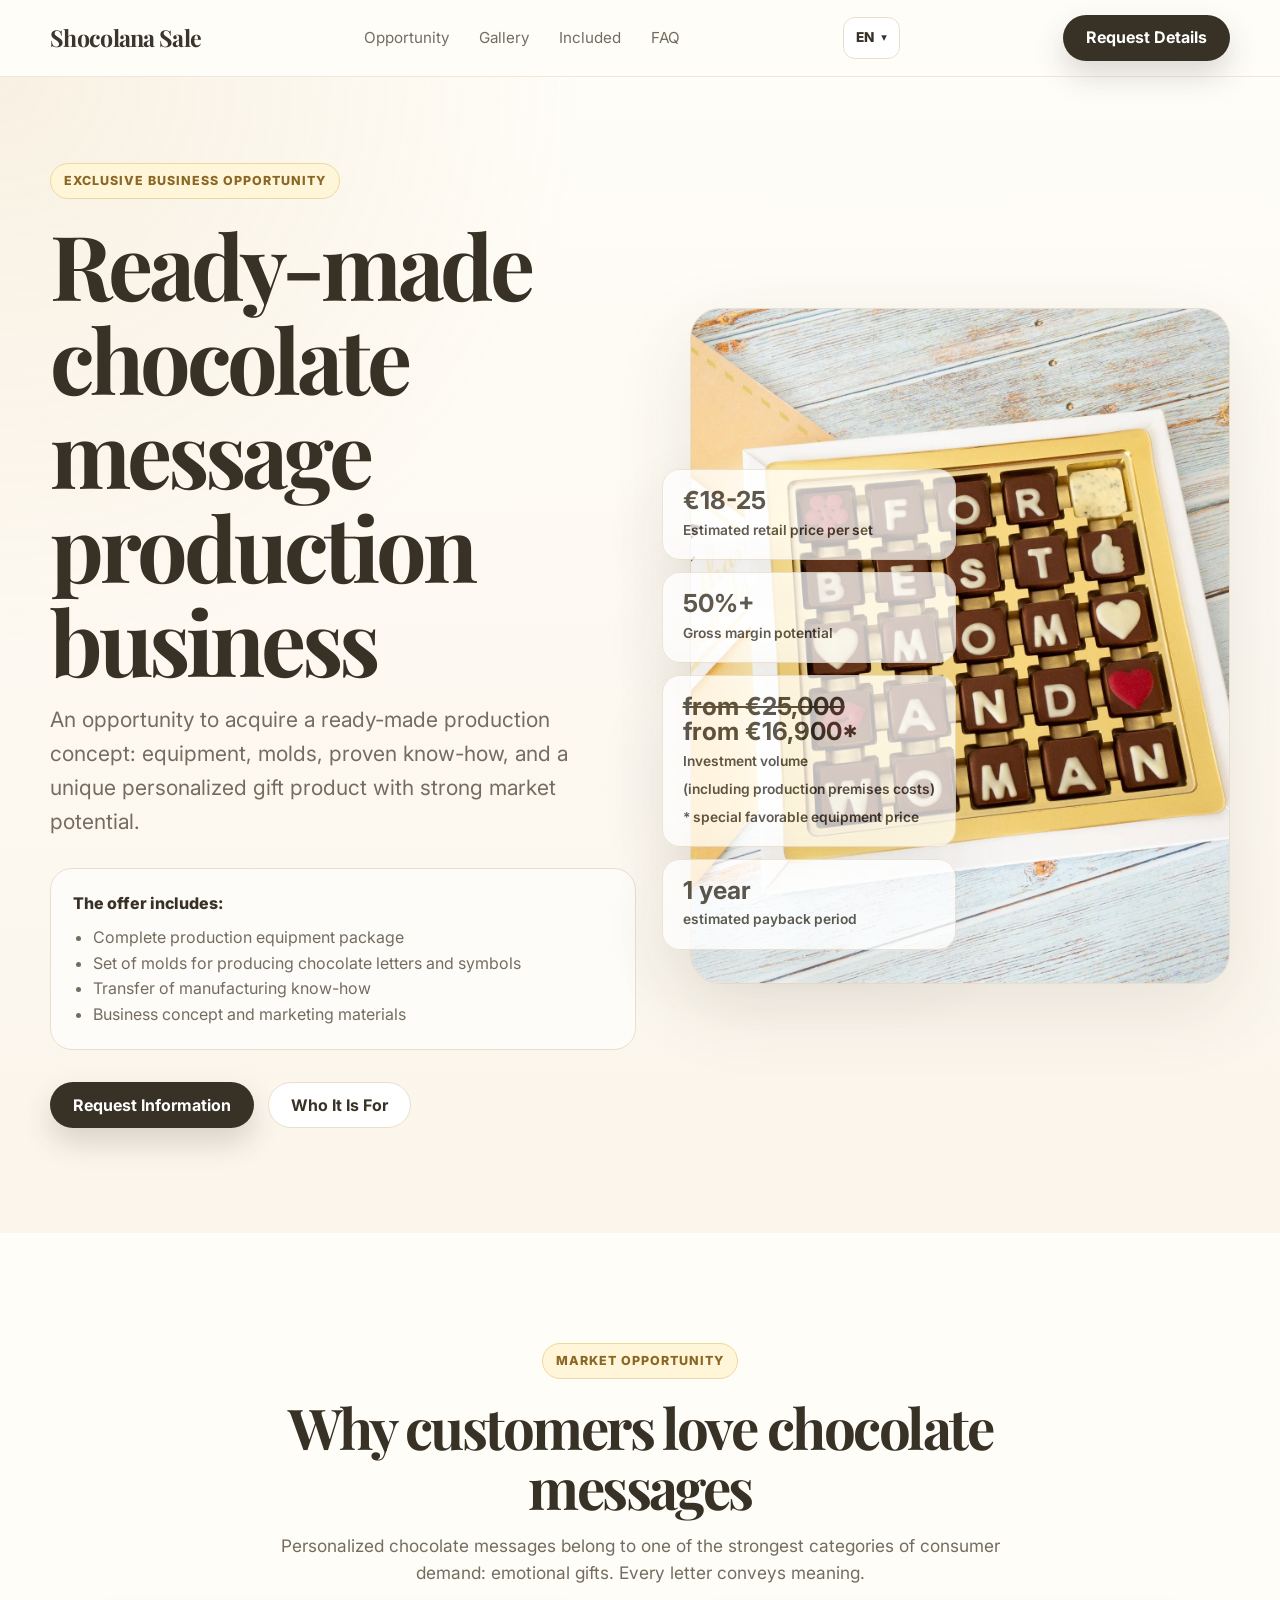
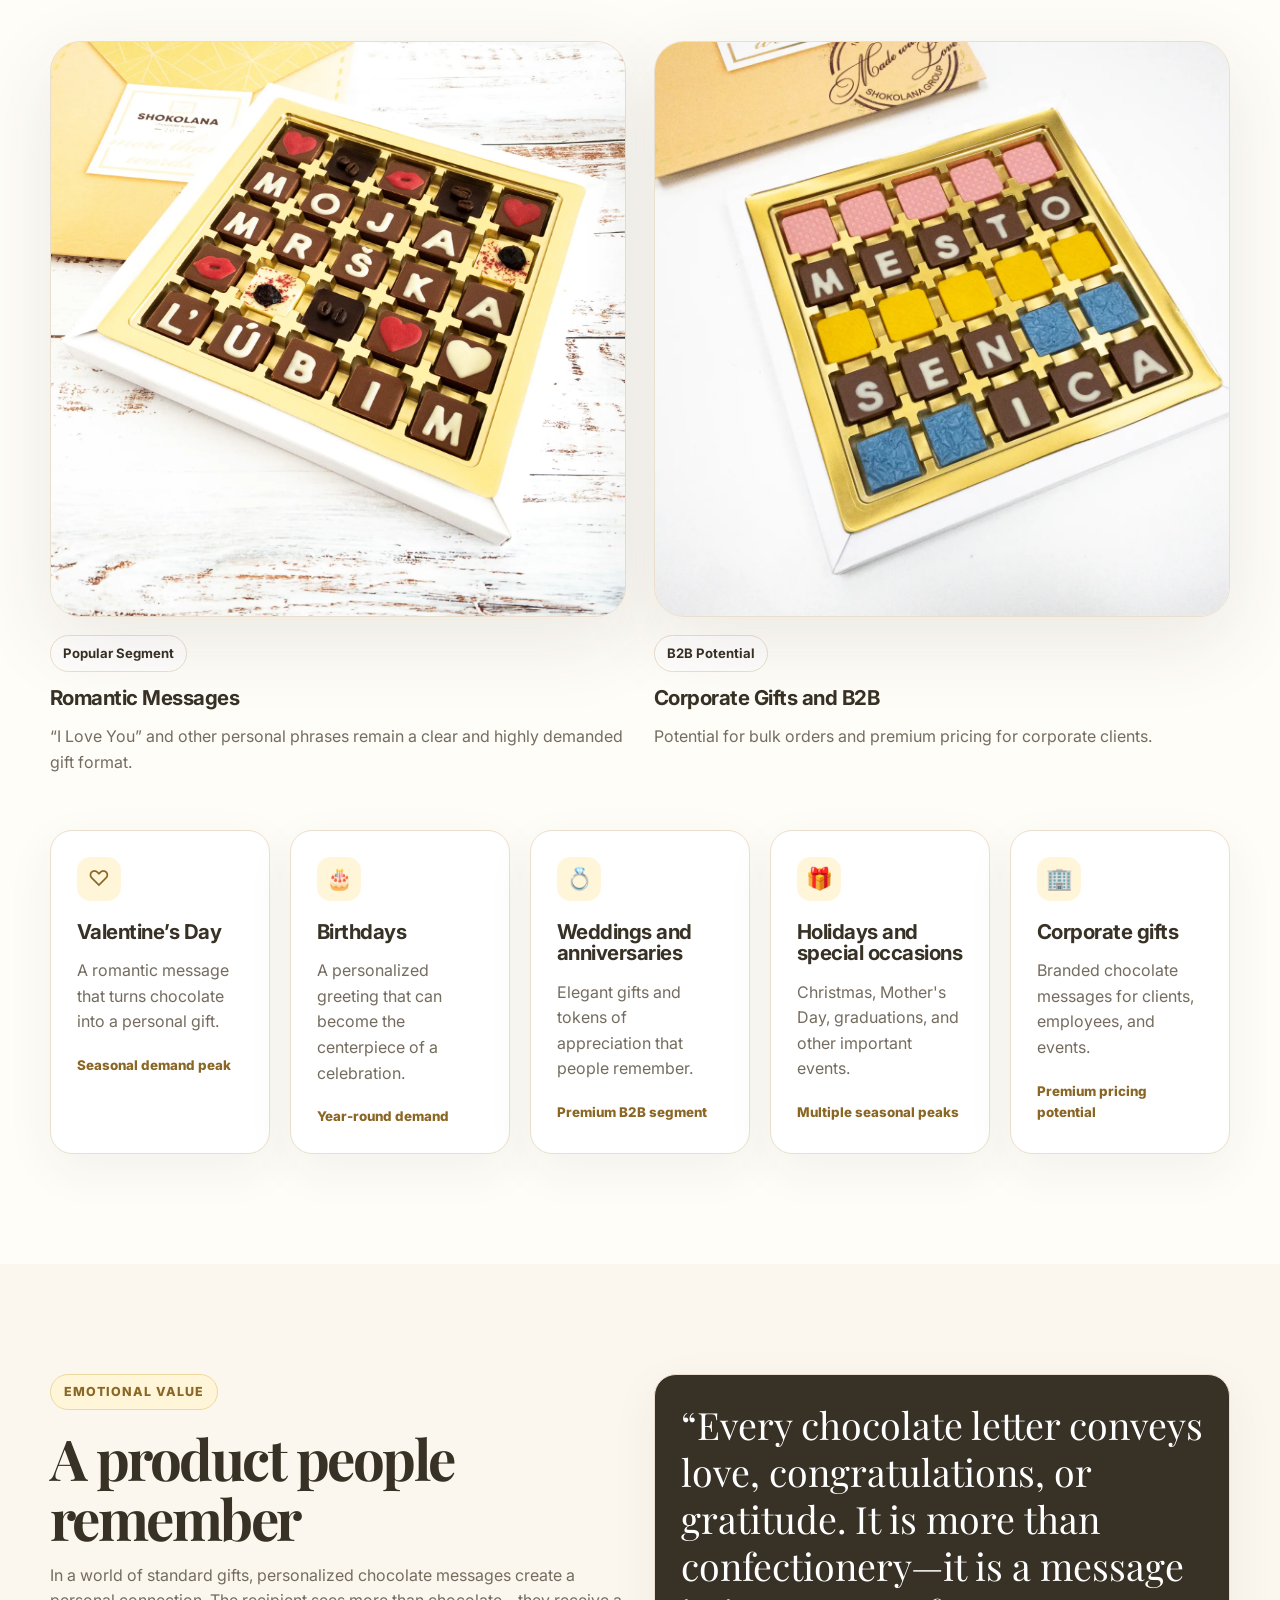
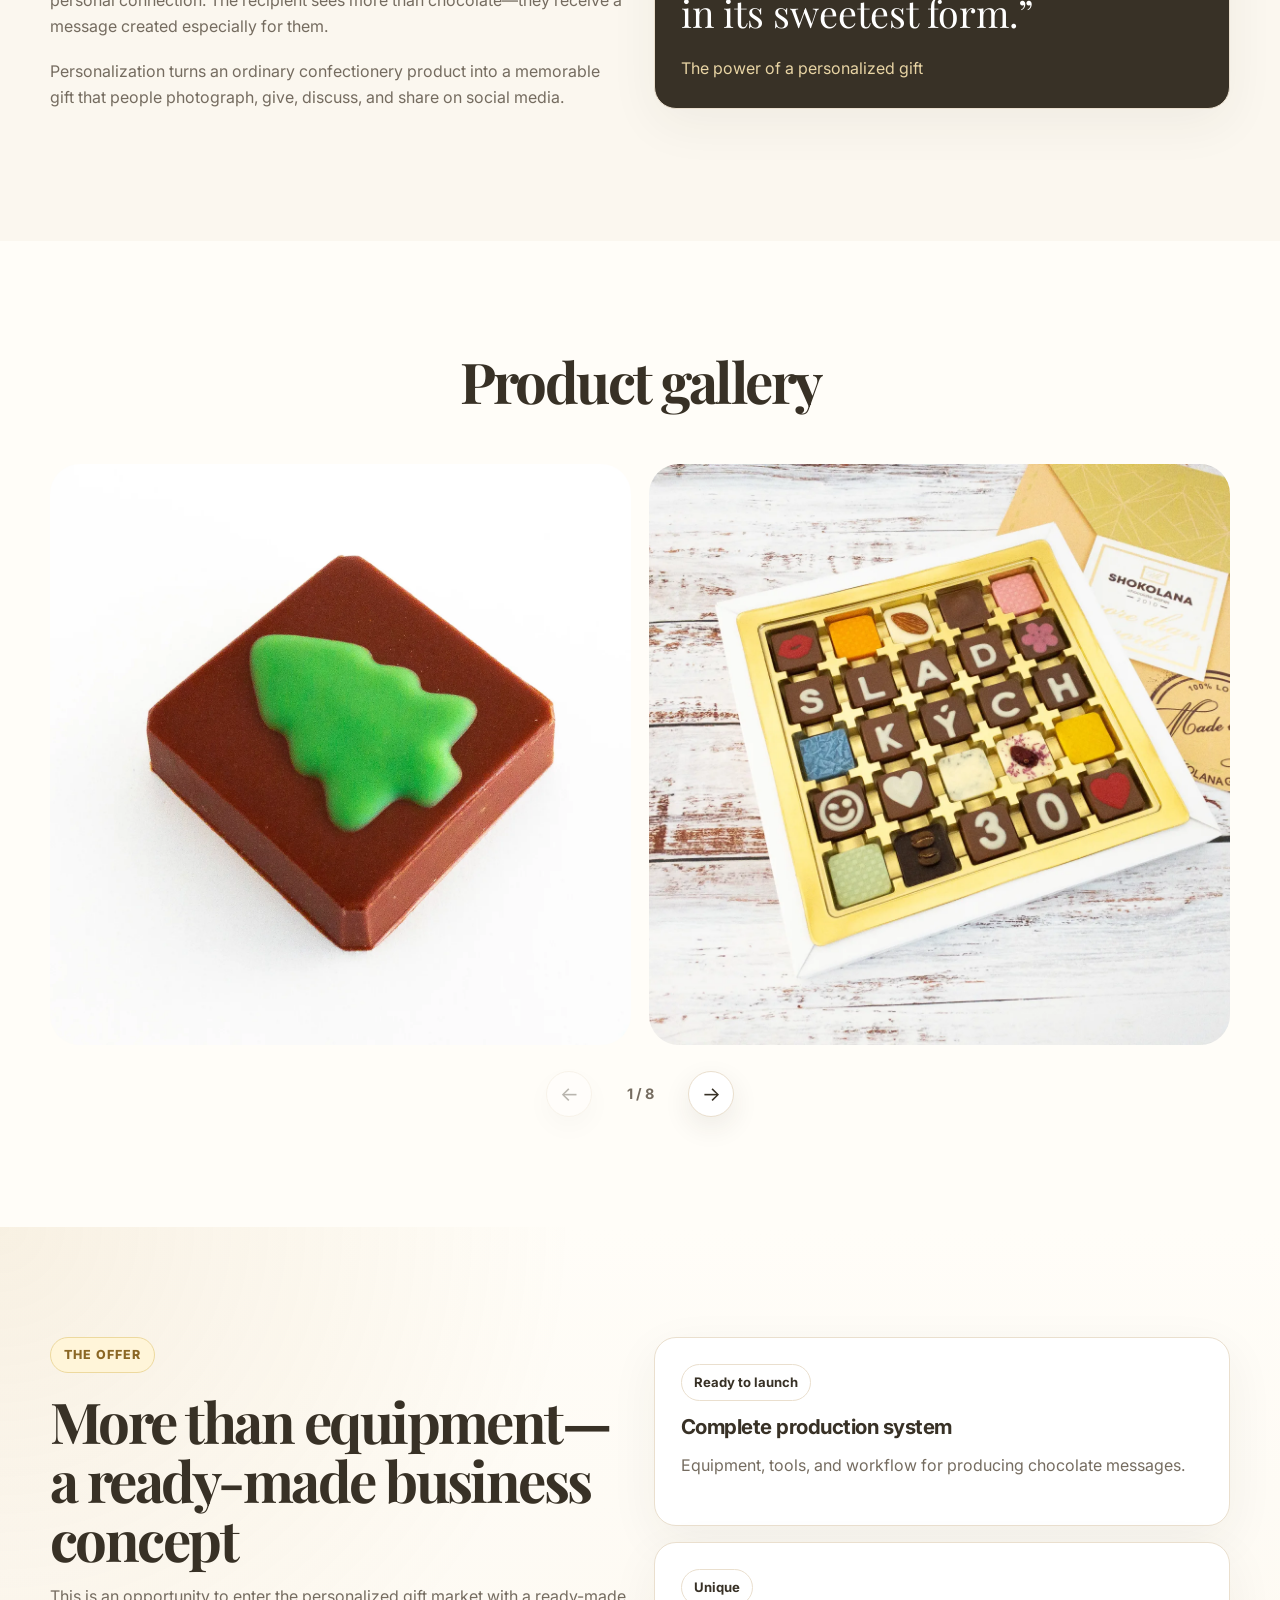
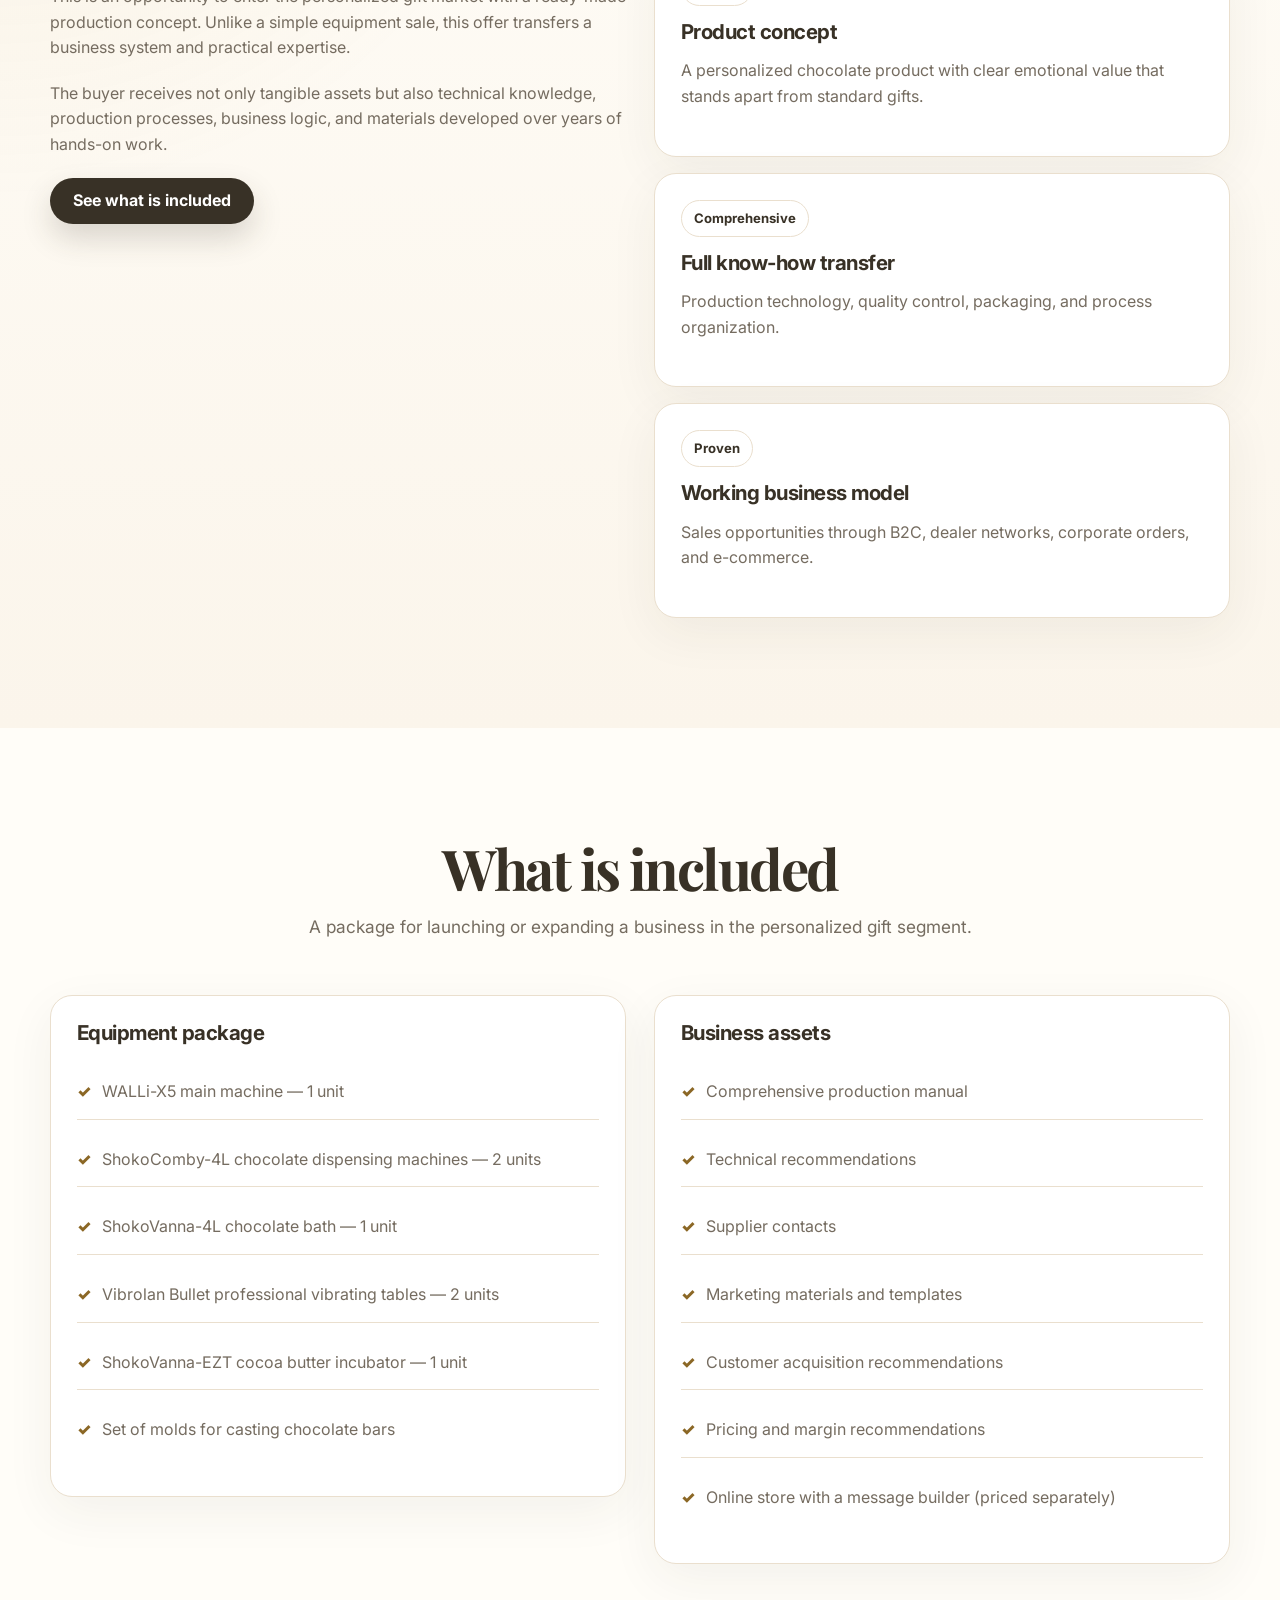
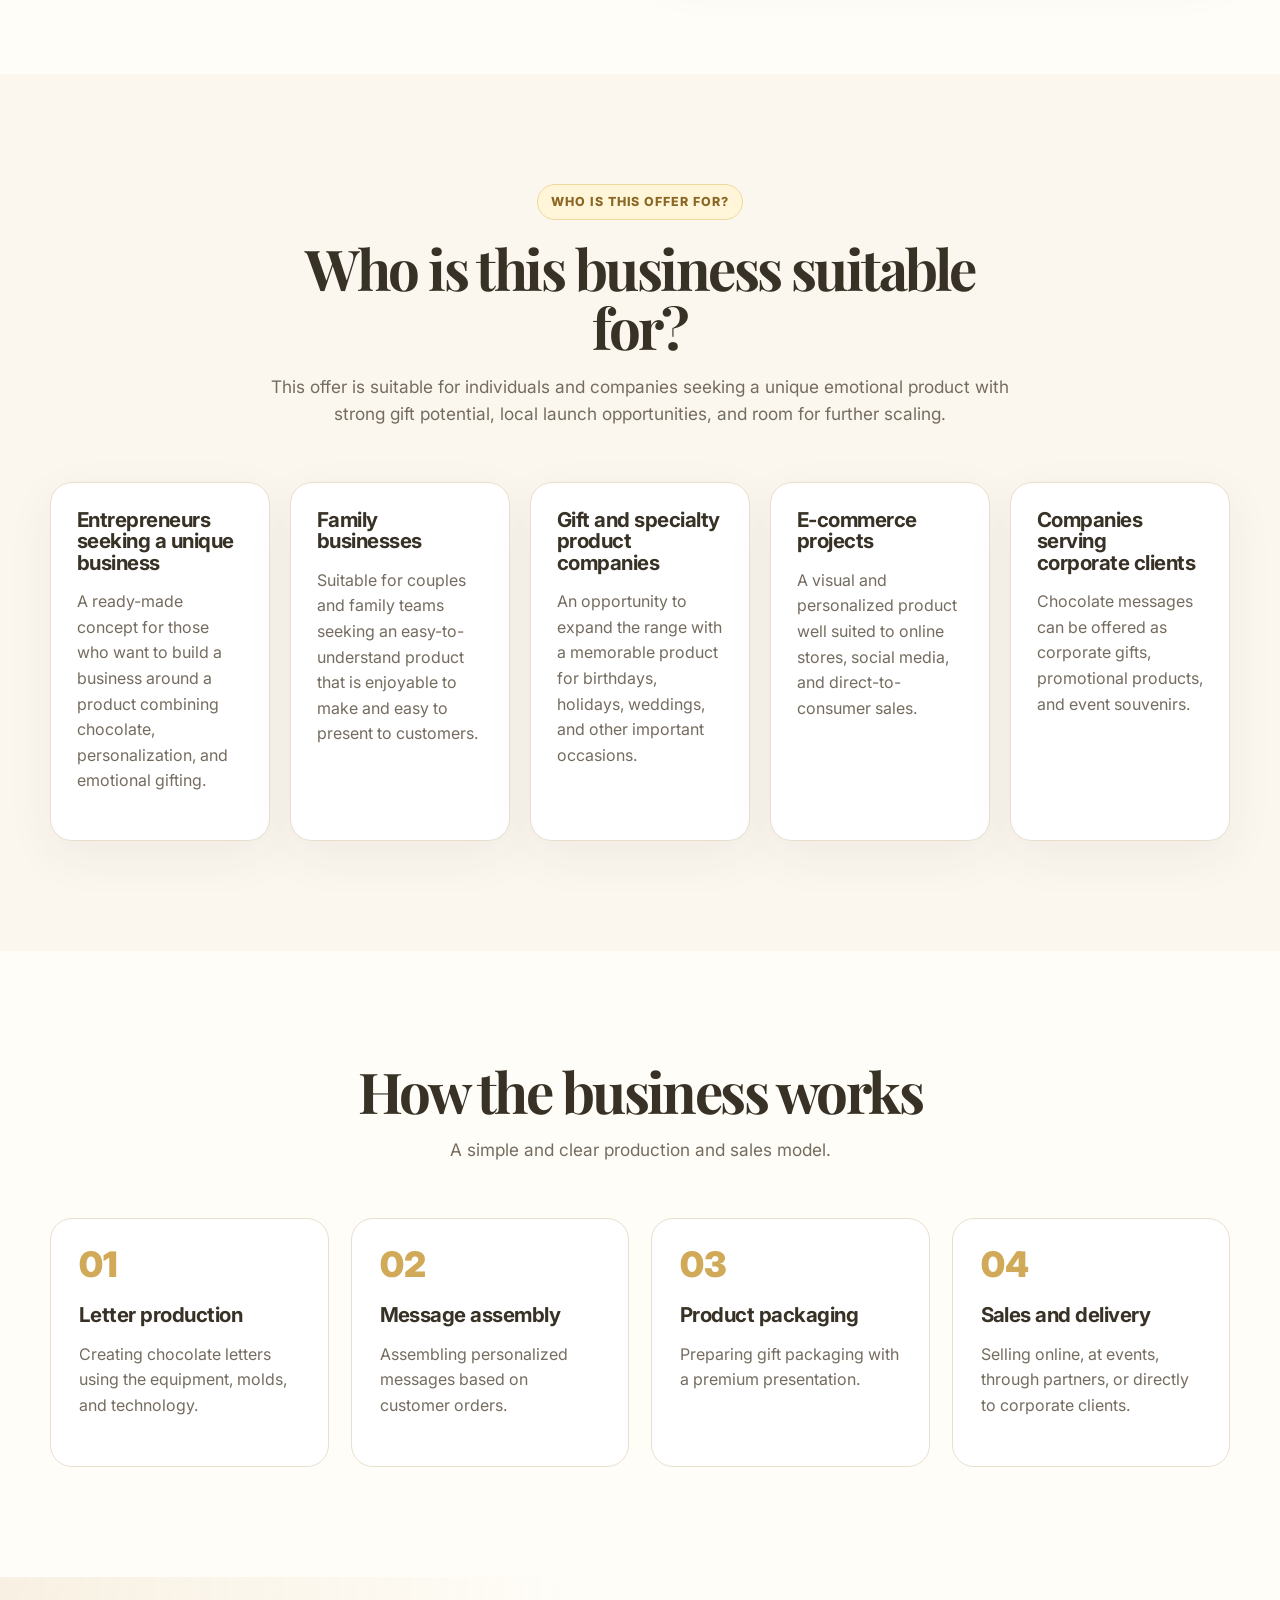
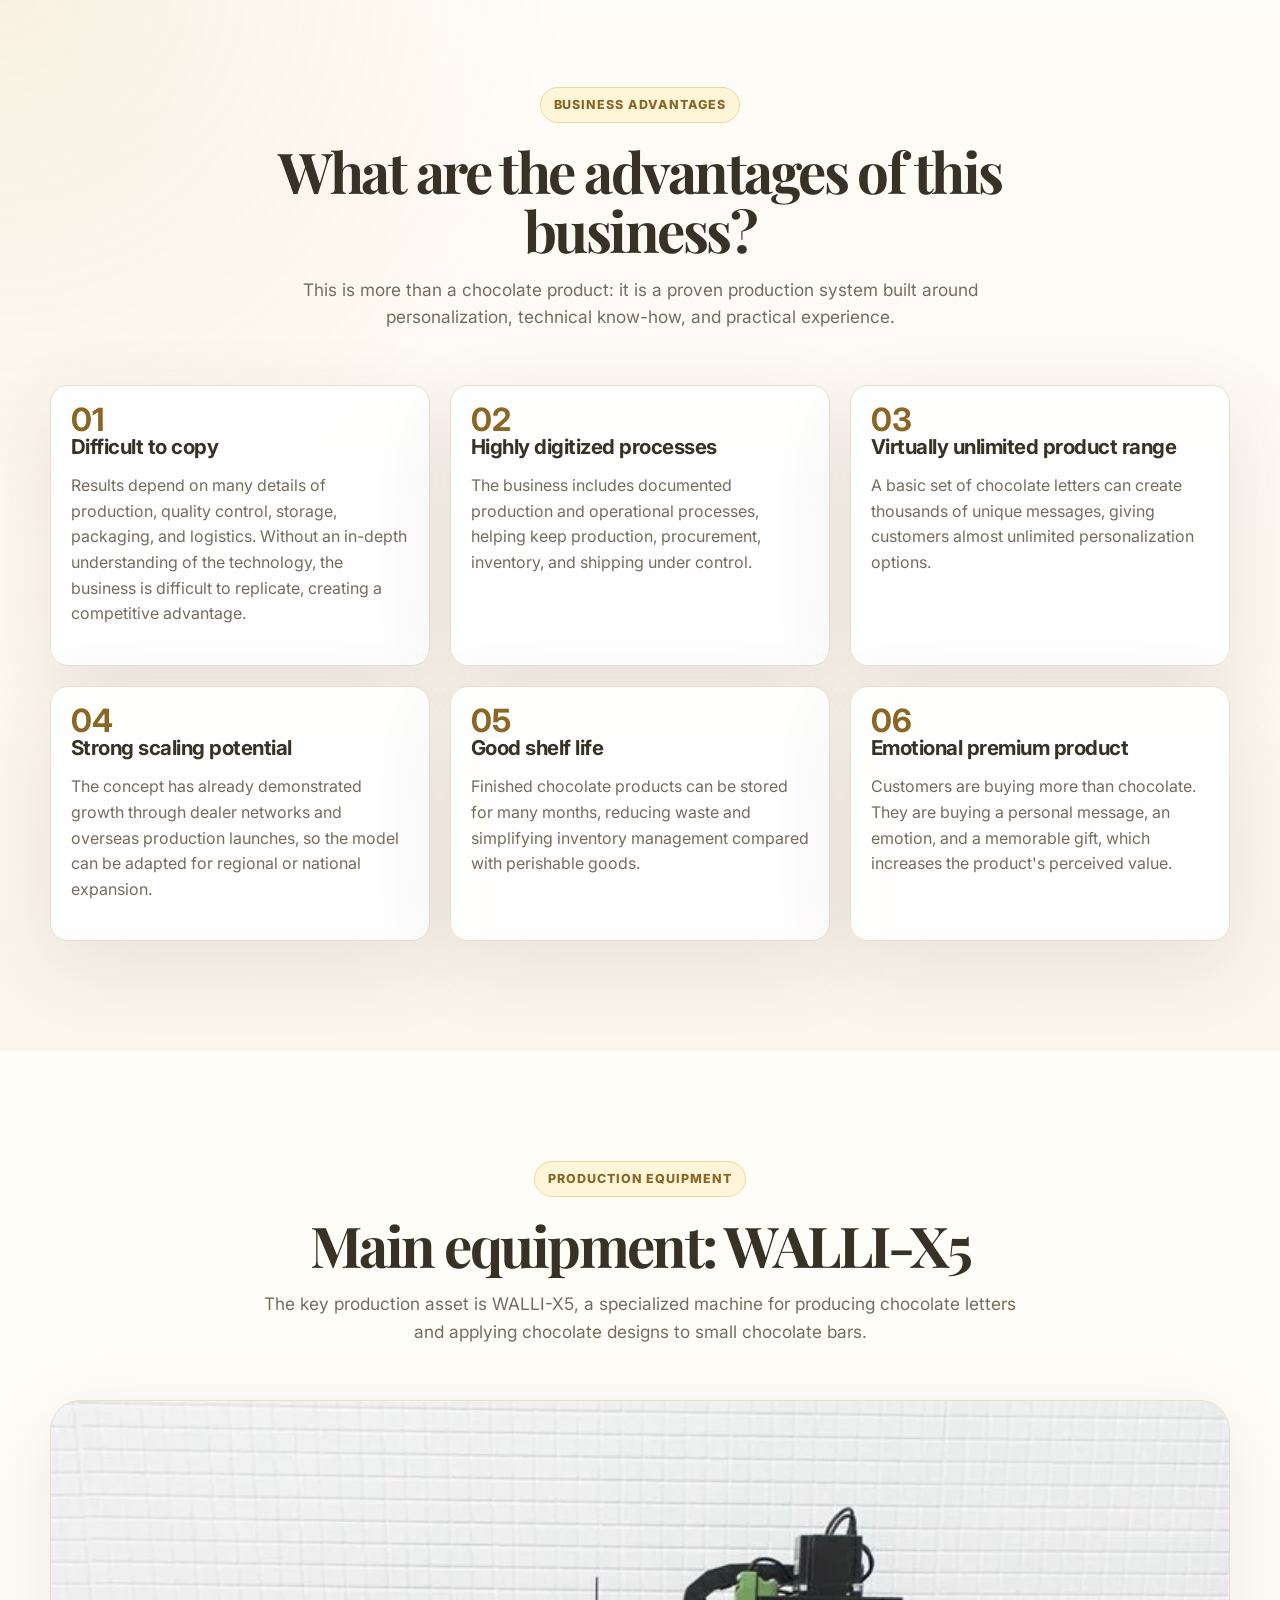
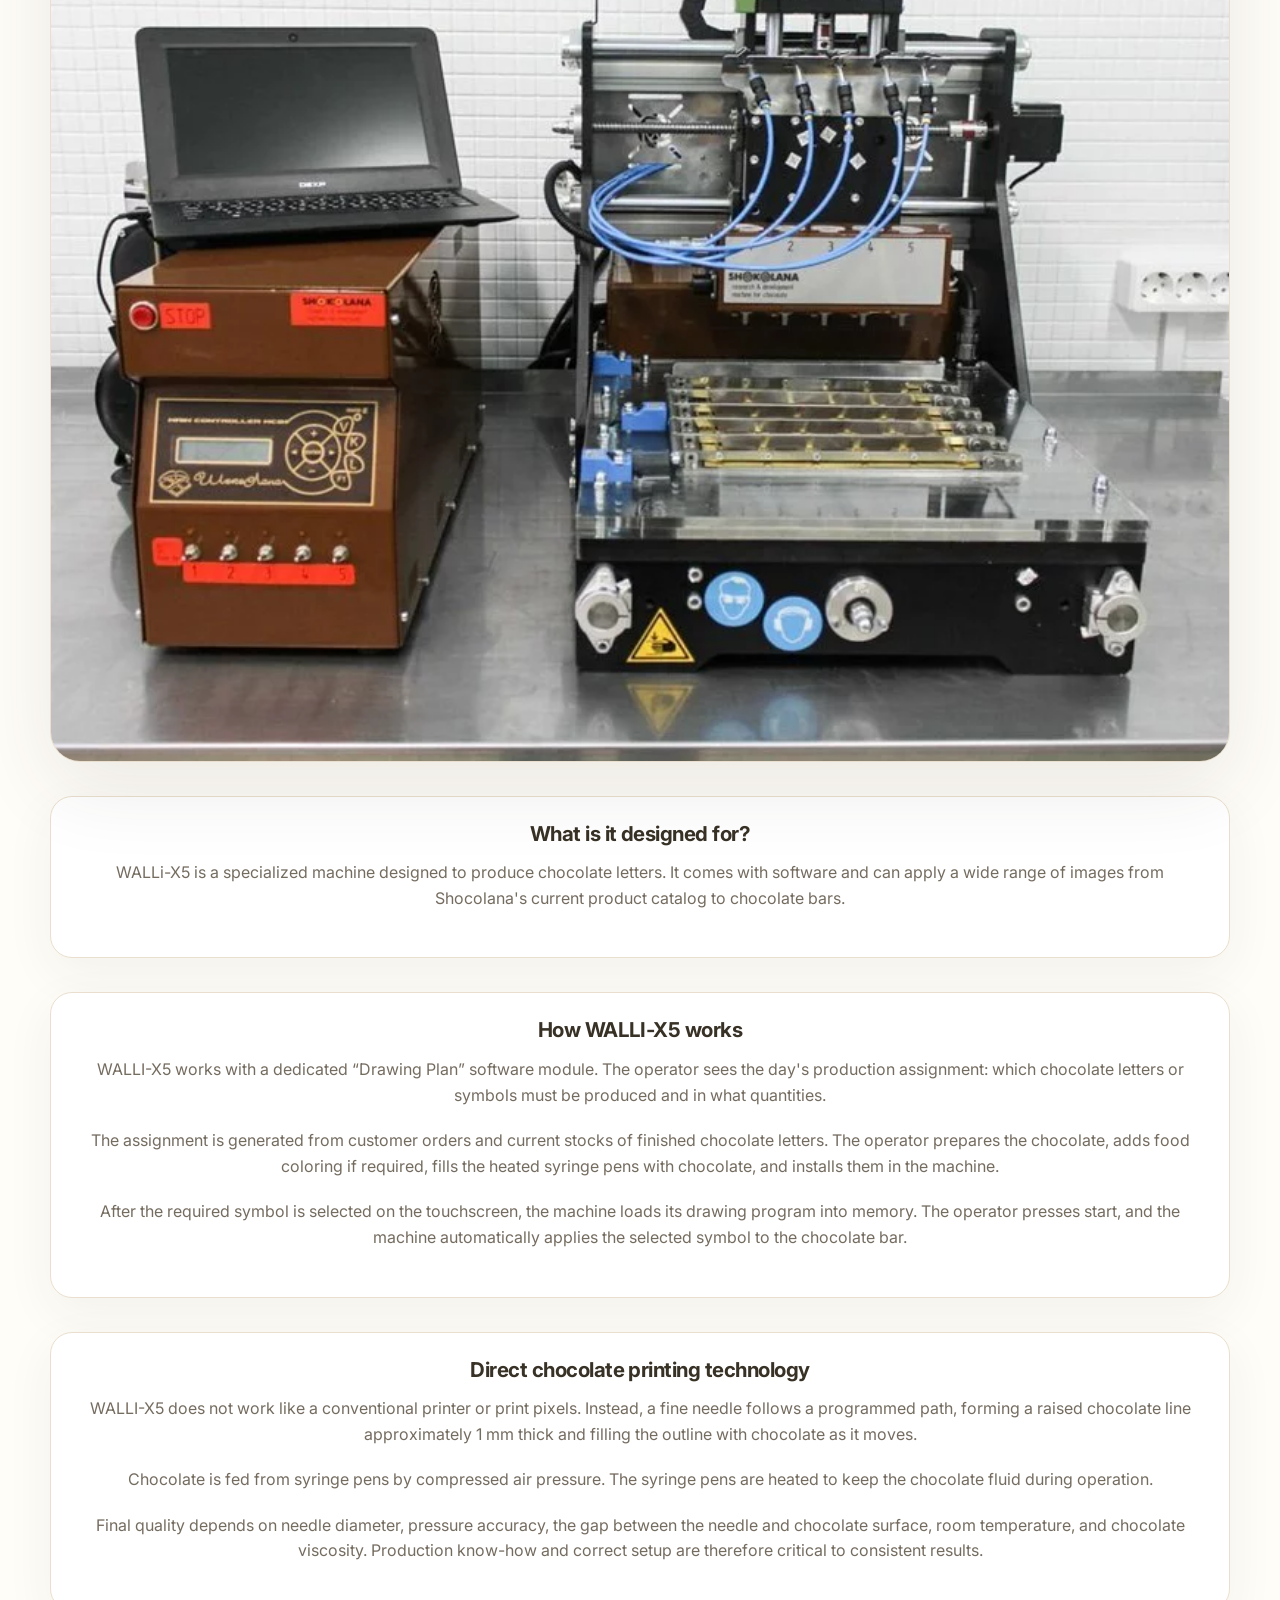
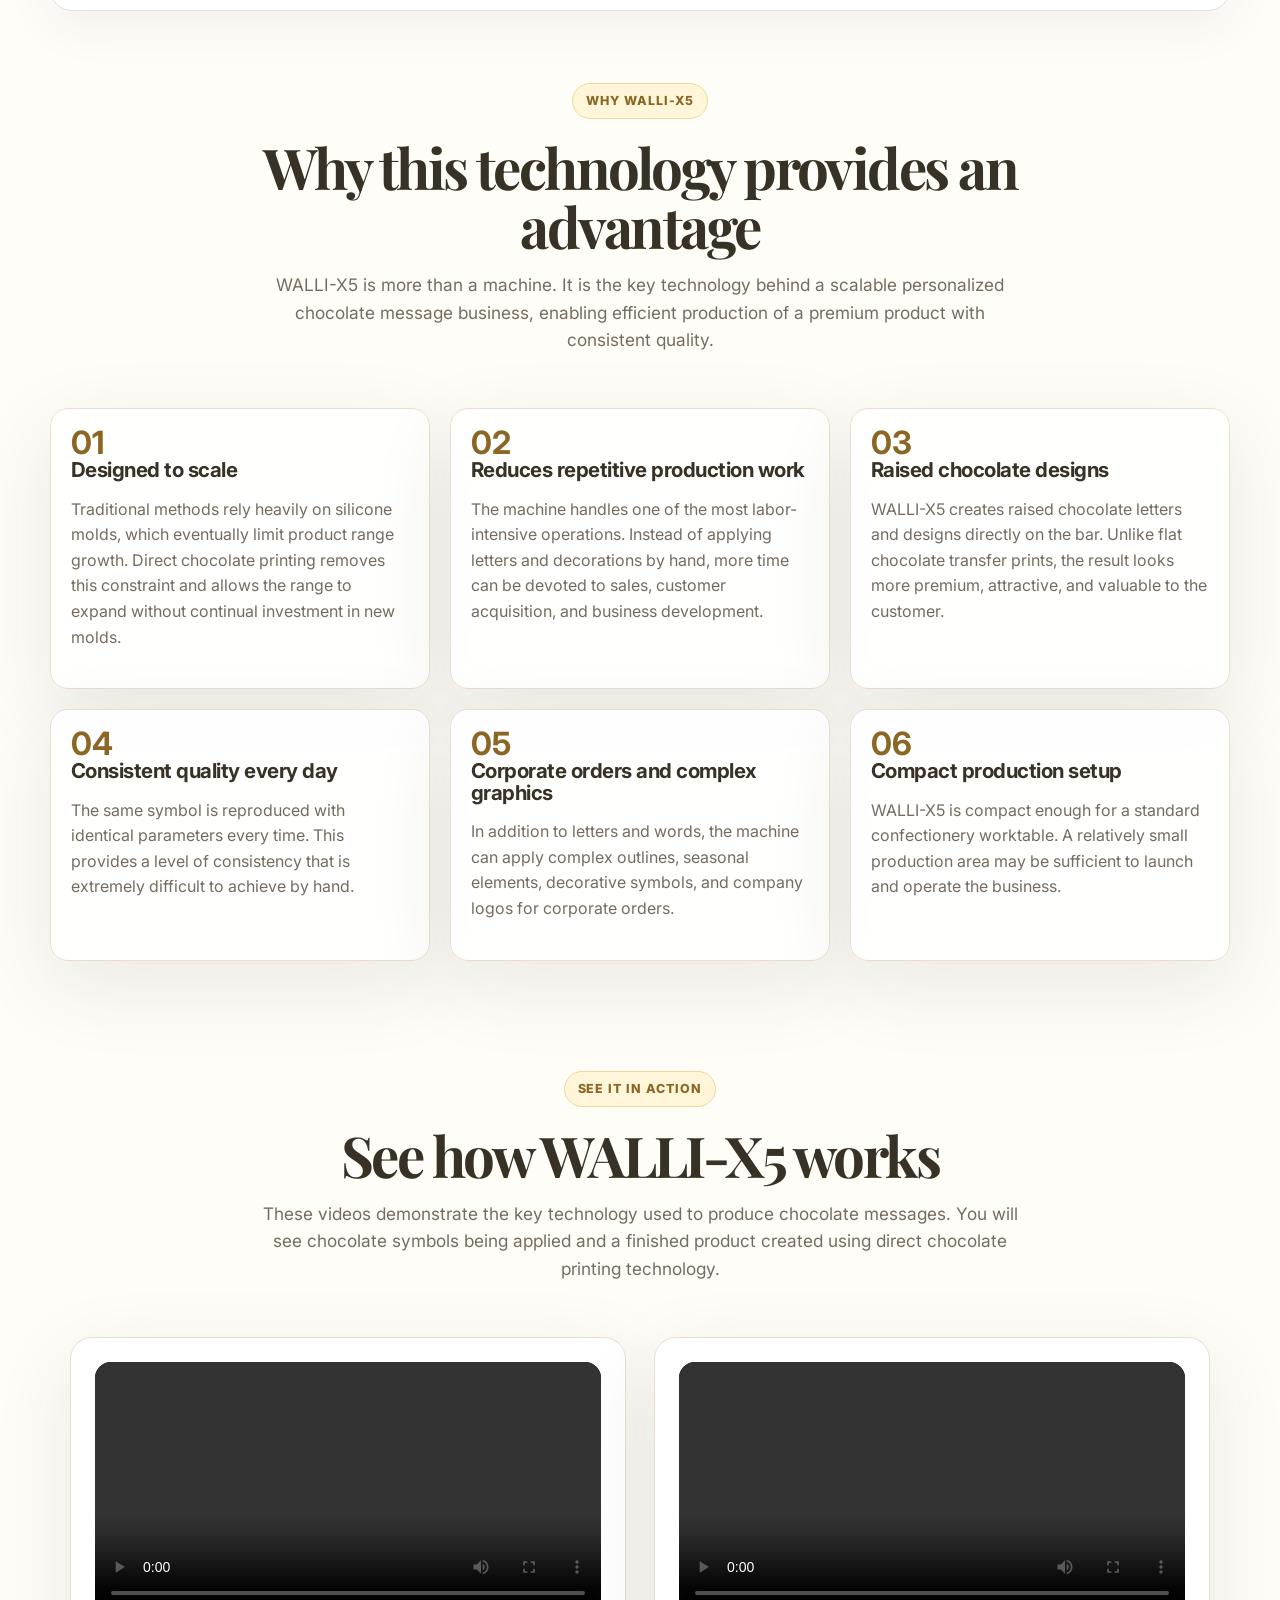
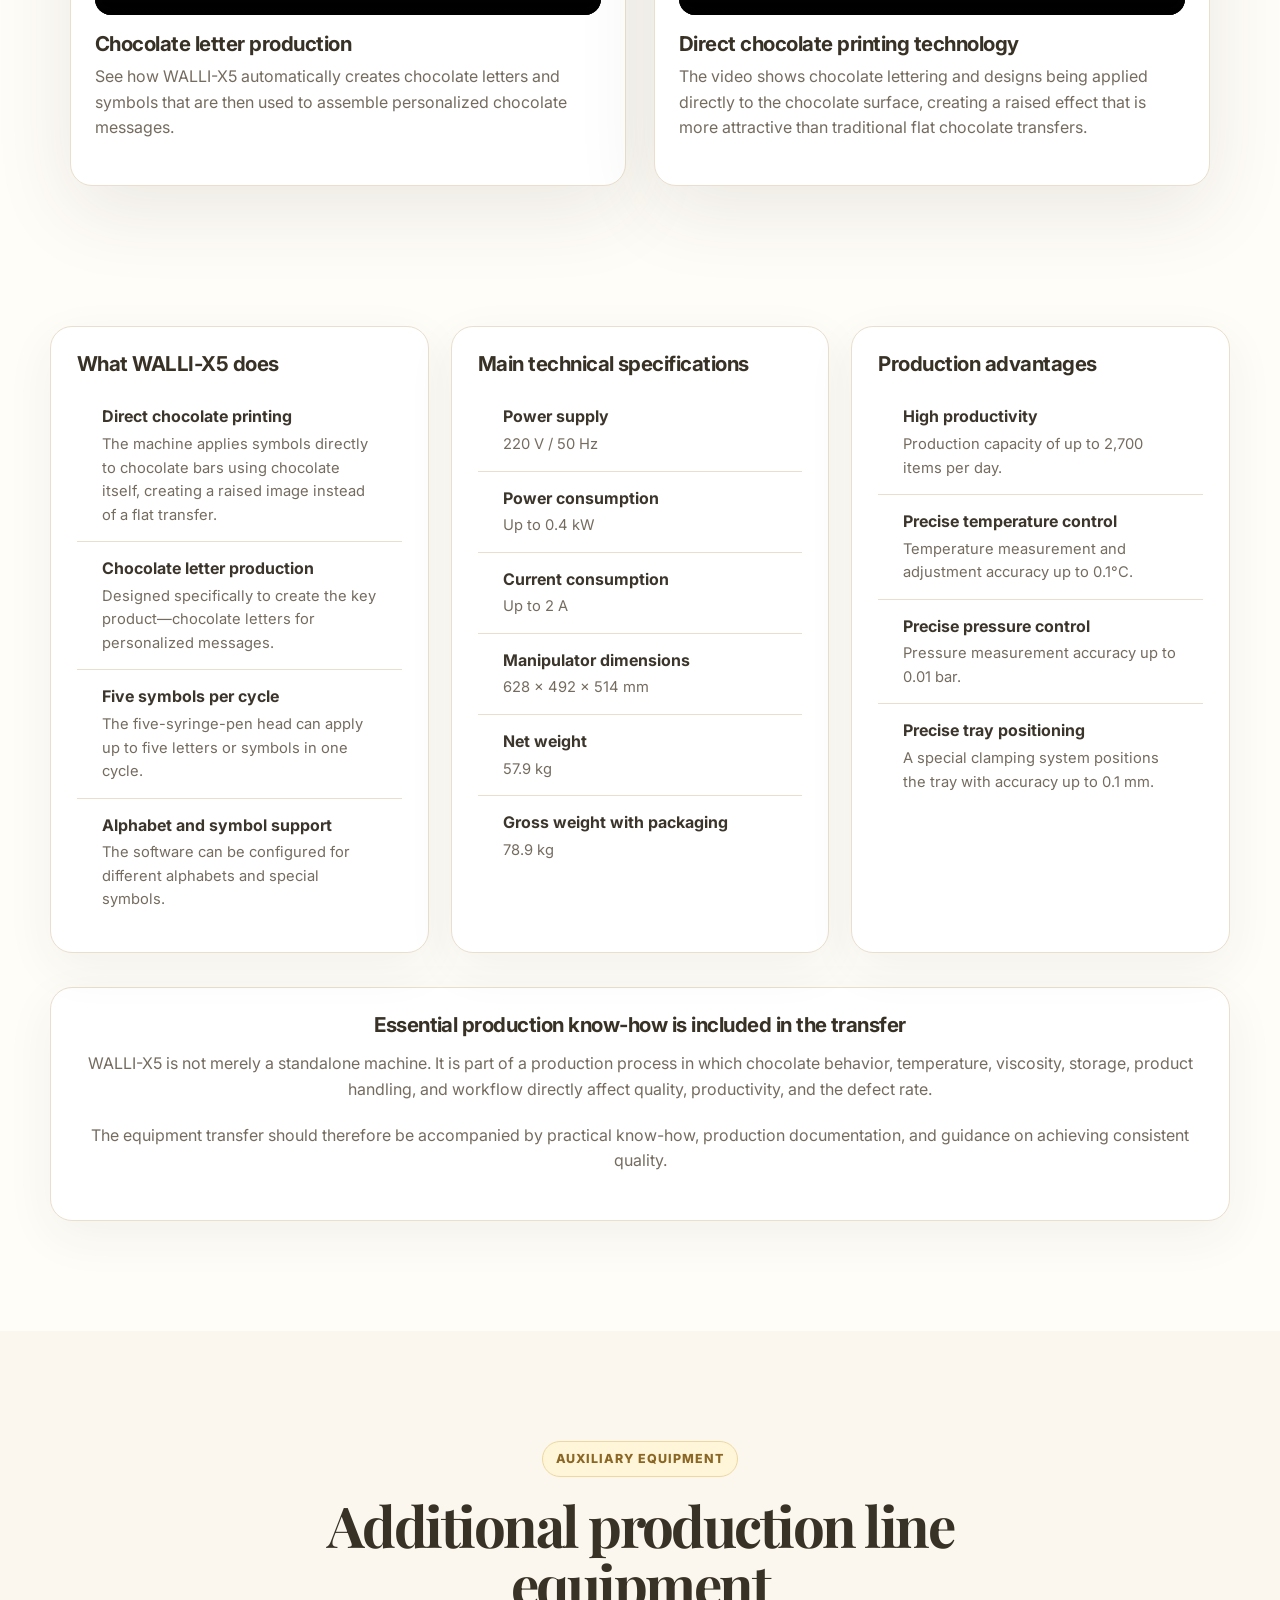
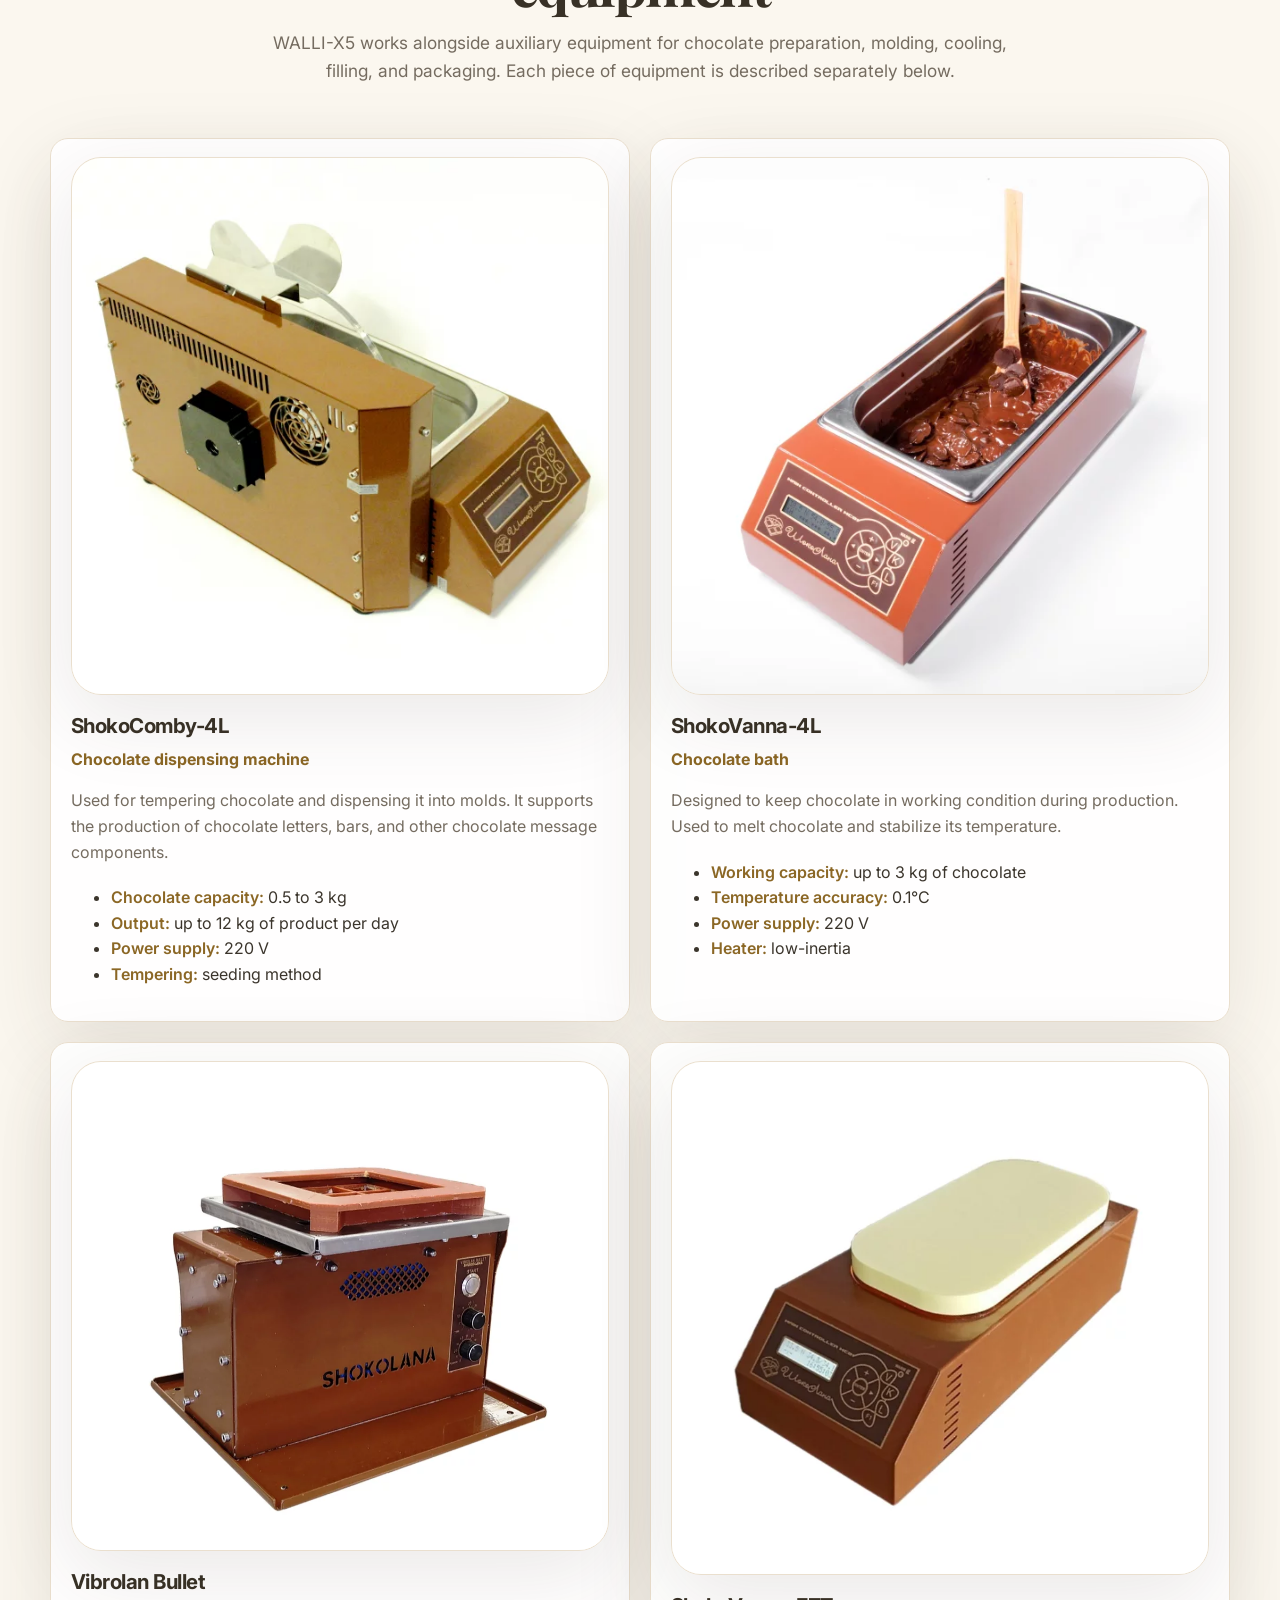
==== index_en.html @ 7d42875f "Initial website release" ====
<!doctype html>
<html lang="en">
<head>
  <meta charset="utf-8">
  <meta name="viewport" content="width=device-width, initial-scale=1">
  <title>ShocolanaSale — personalized chocolate message production business</title>
  <meta name="description" content="Acquire a ready-made business concept for producing personalized chocolate messages, including equipment, molds, know-how, and business assets.">
  <meta property="og:title" content="Personalized chocolate message production business for sale">
  <meta property="og:description" content="A ready-made business opportunity including production equipment, molds, know-how, and a premium gift product concept.">
  <meta property="og:type" content="website">
  <meta property="og:image" content="assets/img/og-cover.jpg">
  <link rel="preconnect" href="https://fonts.googleapis.com">
  <link rel="preconnect" href="https://fonts.gstatic.com" crossorigin>
  <link href="https://fonts.googleapis.com/css2?family=Inter:wght@400;500;600;700;800&amp;family=Playfair+Display:wght@600;700&amp;display=swap" rel="stylesheet">
  <link rel="stylesheet" href="styles.css">
  <script>document.documentElement.classList.add("js");</script>
</head>
<body>
<header class="site-header" id="top">
  <div class="container header-inner">
    <a class="logo" href="#top" aria-label="ShocolanaSale home">Shocolana Sale</a>

    <nav class="desktop-nav" aria-label="Main navigation">
      <a href="#opportunity">Opportunity</a>
      <a href="#gallery">Gallery</a>
      <a href="#included">Included</a>
      <a href="#faq">FAQ</a>
    </nav>

    <details class="language-switcher desktop-language">
      <summary aria-label="Choose language">EN</summary>
      <div class="language-menu">
        <a href="index.html" lang="ru">Русский</a>
        <a href="index_en.html" lang="en" aria-current="page">English</a>
        <a href="index_sk.html" lang="sk">Slovenčina</a>
        <a href="index_sh.html" lang="sh-Latn">Srpskohrvatski</a>
        <a href="index_sl.html" lang="sl">Slovenščina</a>
      </div>
    </details>

    <a class="btn btn-primary desktop-cta" href="#contact">Request Details</a>

    <button class="mobile-menu-btn" type="button" aria-label="Open menu" aria-expanded="false">
      <span></span><span></span><span></span>
    </button>
  </div>

  <div class="mobile-nav" hidden>
    <a href="#opportunity">Opportunity</a>
    <a href="#gallery">Gallery</a>
    <a href="#included">Included</a>
    <a href="#faq">FAQ</a>
    <details class="language-switcher mobile-language">
      <summary aria-label="Choose language">EN</summary>
      <div class="language-menu">
        <a href="index.html" lang="ru">Русский</a>
        <a href="index_en.html" lang="en" aria-current="page">English</a>
        <a href="index_sk.html" lang="sk">Slovenčina</a>
        <a href="index_sh.html" lang="sh-Latn">Srpskohrvatski</a>
        <a href="index_sl.html" lang="sl">Slovenščina</a>
      </div>
    </details>
  </div>
</header>

<main>
  <section class="hero section-light">
    <div class="container hero-grid">
      <div class="hero-copy reveal">
        <div class="eyebrow">Exclusive business opportunity</div>
        <h1>Ready-made chocolate message production business</h1>
        <p class="lead">
          An opportunity to acquire a ready-made production concept: equipment, molds,
          proven know-how, and a unique personalized gift product with strong market potential.
        </p>

        <div class="included-mini">
          <p>The offer includes:</p>
          <ul>
            <li>Complete production equipment package</li>
            <li>Set of molds for producing chocolate letters and symbols</li>
            <li>Transfer of manufacturing know-how</li>
            <li>Business concept and marketing materials</li>
          </ul>
        </div>

        <div class="hero-actions">
          <a class="btn btn-primary" href="#contact">Request Information</a>
          <a class="btn btn-secondary" href="#buyers">Who It Is For</a>
        </div>
      </div>

      <div class="hero-media reveal">
        <div class="image-card hero-image">
          <img src="assets/img/APC_0637.webp" alt="Gift box with a personalized chocolate message" loading="eager" onerror="this.closest('.image-card').classList.add('is-placeholder')">
        
        </div>

        <div class="floating-stats transparency stats-text">
          <div>
            <strong>€18-25</strong>
            <span>Estimated retail price per set</span>
          </div>
          <div>
            <strong>50%+</strong>
            <span>Gross margin potential</span>
          </div>
          <div>
            <strong class="old-price">from €25,000</strong>
            <strong class="new-price">from €16,900*</strong>
            <span>Investment volume</span> 
            <span>(including production premises costs)</span>
            <span>* special favorable equipment price</span>
          </div>
          <div>
            <strong>1 year</strong>
            <span>estimated payback period</span>
          </div>
        </div>
      </div>
    </div>
  </section>

  <section class="section" id="love">
    <div class="container">
      <div class="section-heading reveal">
        <div class="eyebrow">Market opportunity</div>
        <h2>Why customers love chocolate messages</h2>
        <p>
          Personalized chocolate messages belong to one of the strongest categories of consumer demand:
          emotional gifts. Every letter conveys meaning.
        </p>
      </div>

      <div class="feature-grid reveal">
        <article class="feature-photo">
          <div class="image-card">
            <img src="assets/img/APC_0453.webp" alt="Romantic chocolate message" loading="lazy" onerror="this.closest('.image-card').classList.add('is-placeholder')">
          </div>
          <div>
            <span class="pill">Popular Segment</span>
            <h3>Romantic Messages</h3>
            <p>“I Love You” and other personal phrases remain a clear and highly demanded gift format.</p>
          </div>
        </article>

        <article class="feature-photo">
          <div class="image-card">
            <img src="assets/img/APC_2211.webp" alt="Corporate chocolate gift" loading="lazy" onerror="this.closest('.image-card').classList.add('is-placeholder')">
          </div>
          <div>
            <span class="pill">B2B Potential</span>
            <h3>Corporate Gifts and B2B</h3>
            <p>Potential for bulk orders and premium pricing for corporate clients.</p>
          </div>
        </article>
      </div>

      <div class="cards-grid five reveal">
        <article class="card">
          <div class="icon">♡</div>
          <h3>Valentine’s Day</h3>
          <p>A romantic message that turns chocolate into a personal gift.</p>
          <small>Seasonal demand peak</small>
        </article>
        <article class="card">
          <div class="icon">🎂</div>
          <h3>Birthdays</h3>
          <p>A personalized greeting that can become the centerpiece of a celebration.</p>
          <small>Year-round demand</small>
        </article>
        <article class="card">
          <div class="icon">💍</div>
          <h3>Weddings and anniversaries</h3>
          <p>Elegant gifts and tokens of appreciation that people remember.</p>
          <small>Premium B2B segment</small>
        </article>
        <article class="card">
          <div class="icon">🎁</div>
          <h3>Holidays and special occasions</h3>
          <p>Christmas, Mother's Day, graduations, and other important events.</p>
          <small>Multiple seasonal peaks</small>
        </article>
        <article class="card">
          <div class="icon">🏢</div>
          <h3>Corporate gifts</h3>
          <p>Branded chocolate messages for clients, employees, and events.</p>
          <small>Premium pricing potential</small>
        </article>
      </div>
    </div>
  </section>

  <section class="section section-warm">
    <div class="container remember-grid">
      <div class="reveal">
        <div class="eyebrow">Emotional value</div>
        <h2>A product people remember</h2>
        <p>
          In a world of standard gifts, personalized chocolate messages create a personal connection.
          The recipient sees more than chocolate—they receive a message created especially for them.
        </p>
        <p>
          Personalization turns an ordinary confectionery product into a memorable gift
          that people photograph, give, discuss, and share on social media.
        </p>
      </div>

      <div class="quote-card reveal">
        <blockquote>
          “Every chocolate letter conveys love, congratulations, or gratitude.
          It is more than confectionery—it is a message in its sweetest form.”
        </blockquote>
        <span>The power of a personalized gift</span>
      </div>
    </div>
  </section>

  <section class="section" id="gallery">
    <div class="container">
      <div class="section-heading reveal">
        <h2>Product gallery</h2>
      </div>
      <div class="gallery-grid  reveal">
        
        <div class="image-card square"><img src="assets/img/product-galery/APC_1443.webp" alt="Gift boxes" loading="lazy" onerror="this.closest('.image-card').classList.add('is-placeholder')"></div>
        <div class="image-card portrait"><img src="assets/img/product-galery/APC_1723.webp" alt="Corporate gifts" loading="lazy" onerror="this.closest('.image-card').classList.add('is-placeholder')"></div>
        <div class="image-card square"><img src="assets/img/product-galery/APC_2052.webp" alt="Product close-up" loading="lazy" onerror="this.closest('.image-card').classList.add('is-placeholder')"></div>
        <div class="image-card portrait"><img src="assets/img/product-galery/APC_2083.webp" alt="Chocolate letter details" loading="lazy" onerror="this.closest('.image-card').classList.add('is-placeholder')"></div>
        <div class="image-card portrait"><img src="assets/img/product-galery/APC_2151.webp" alt="Packaging options" loading="lazy" onerror="this.closest('.image-card').classList.add('is-placeholder')"></div>
        <div class="image-card square"><img src="assets/img/product-galery/APC_2159.webp" alt="Packaging options" loading="lazy" onerror="this.closest('.image-card').classList.add('is-placeholder')"></div>
        <div class="image-card portrait"><img src="assets/img/product-galery/APC_2192.webp" alt="Packaging options" loading="lazy" onerror="this.closest('.image-card').classList.add('is-placeholder')"></div>
        <div class="image-card square"><img src="assets/img/product-galery/APC_2277.webp" alt="Chocolate messages" loading="lazy" onerror="this.closest('.image-card').classList.add('is-placeholder')"></div>
      </div>
    </div>
  </section>

  <section class="section section-light" id="opportunity">
    <div class="container opportunity-grid">
      <div class="reveal">
        <div class="eyebrow">The offer</div>
        <h2>More than equipment—a ready-made business concept</h2>
        <p>
          This is an opportunity to enter the personalized gift market with a ready-made production concept.
          Unlike a simple equipment sale, this offer transfers a business system and practical expertise.
        </p>
        <p>
          The buyer receives not only tangible assets but also technical knowledge,
          production processes, business logic, and materials developed over years of hands-on work.
        </p>
        <a class="btn btn-primary" href="#included">See what is included</a>
      </div>

      <div class="feature-list reveal">
        <article class="card">
          <span class="pill">Ready to launch</span>
          <h3>Complete production system</h3>
          <p>Equipment, tools, and workflow for producing chocolate messages.</p>
        </article>
        <article class="card">
          <span class="pill">Unique</span>
          <h3>Product concept</h3>
          <p>A personalized chocolate product with clear emotional value that stands apart from standard gifts.</p>
        </article>
        <article class="card">
          <span class="pill">Comprehensive</span>
          <h3>Full know-how transfer</h3>
          <p>Production technology, quality control, packaging, and process organization.</p>
        </article>
        <article class="card">
          <span class="pill">Proven</span>
          <h3>Working business model</h3>
          <p>Sales opportunities through B2C, dealer networks, corporate orders, and e-commerce.</p>
        </article>
      </div>
    </div>
  </section>

  <section class="section" id="included">
    <div class="container">
      <div class="section-heading reveal">
        <h2>What is included</h2>
        <p>A package for launching or expanding a business in the personalized gift segment.</p>
      </div>

      <div class="two-columns reveal">
        <article class="list-card">
          <h3>Equipment package</h3>
          <ul class="check-list">
            <li>WALLi-X5 main machine — 1 unit</li>
            <li>ShokoComby-4L chocolate dispensing machines — 2 units</li>
            <li>ShokoVanna-4L chocolate bath — 1 unit</li>
            <li>Vibrolan Bullet professional vibrating tables — 2 units</li>
            <li>ShokoVanna-EZT cocoa butter incubator — 1 unit</li>
            <li>Set of molds for casting chocolate bars</li>
          </ul>
        </article>

        <article class="list-card">
          <h3>Business assets</h3>
          <ul class="check-list">
            <li>Comprehensive production manual</li>
            <li>Technical recommendations</li>
            <li>Supplier contacts</li>
            <li>Marketing materials and templates</li>
            <li>Customer acquisition recommendations</li>
            <li>Pricing and margin recommendations</li>
            <li>Online store with a message builder (priced separately)</li>
          </ul>
        </article>
      </div>
    </div>
  </section> 

  <section class="section section-warm" id="buyers">
    <div class="container">
      <div class="section-heading reveal">
        <div class="eyebrow">Who is this offer for?</div>
        <h2>Who is this business suitable for?</h2>
        <p>
          This offer is suitable for individuals and companies seeking a unique emotional product
          with strong gift potential, local launch opportunities, and room for further scaling.
        </p>
      </div>


      <div class="cards-grid buyers reveal">

        <article class="card">
          <h3>Entrepreneurs seeking a unique business</h3>
          <p>
            A ready-made concept for those who want to build a business around a product
            combining chocolate, personalization, and emotional gifting.
          </p>
        </article>

        <article class="card">
          <h3>Family businesses</h3>
          <p>
            Suitable for couples and family teams seeking an easy-to-understand product
            that is enjoyable to make and easy to present to customers.
          </p>
        </article>

        <article class="card">
          <h3>Gift and specialty product companies</h3>
          <p>
            An opportunity to expand the range with a memorable product for birthdays,
            holidays, weddings, and other important occasions.
          </p>
        </article>

        <article class="card">
          <h3>E-commerce projects</h3>
          <p>
            A visual and personalized product well suited to online stores,
            social media, and direct-to-consumer sales.
          </p>
        </article>

        <article class="card">
          <h3>Companies serving corporate clients</h3>
          <p>
            Chocolate messages can be offered as corporate gifts,
            promotional products, and event souvenirs.
          </p>
        </article>
      </div>
    </div>
  </section>

  <section class="section">
    <div class="container">
      <div class="section-heading reveal">
        <h2>How the business works</h2>
        <p>A simple and clear production and sales model.</p>
      </div>

      <div class="steps reveal">
        <article><span>01</span><h3>Letter production</h3><p>Creating chocolate letters using the equipment, molds, and technology.</p></article>
        <article><span>02</span><h3>Message assembly</h3><p>Assembling personalized messages based on customer orders.</p></article>
        <article><span>03</span><h3>Product packaging</h3><p>Preparing gift packaging with a premium presentation.</p></article>
        <article><span>04</span><h3>Sales and delivery</h3><p>Selling online, at events, through partners, or directly to corporate clients.</p></article>
      </div>
    </div>
  </section>

  <section class="section section-light">
    <div class="container">
      <div class="section-heading reveal">
        <div class="eyebrow">Business advantages</div>
        <h2>What are the advantages of this business?</h2>
        <p>
          This is more than a chocolate product: it is a proven production system
          built around personalization, technical know-how, and practical experience.
        </p>
      </div>

      <div class="cards-grid six reveal">

        <article class="metric-card">
          <strong>01</strong>
          <h3>Difficult to copy</h3>
          <p>
            Results depend on many details of production, quality control, storage,
            packaging, and logistics. Without an in-depth understanding of the technology,
            the business is difficult to replicate, creating a competitive advantage.
          </p>
        </article>

        <article class="metric-card">
          <strong>02</strong>
          <h3>Highly digitized processes</h3>
          <p>
            The business includes documented production and operational processes,
            helping keep production, procurement, inventory, and shipping under control.
          </p>
        </article>

        <article class="metric-card">
          <strong>03</strong>
          <h3>Virtually unlimited product range</h3>
          <p>
            A basic set of chocolate letters can create thousands of unique messages,
            giving customers almost unlimited personalization options.
          </p>
        </article>

        <article class="metric-card">
          <strong>04</strong>
          <h3>Strong scaling potential</h3>
          <p>
            The concept has already demonstrated growth through dealer networks and overseas production launches,
            so the model can be adapted for regional or national expansion.
          </p>
        </article>

        <article class="metric-card">
          <strong>05</strong>
          <h3>Good shelf life</h3>
          <p>
            Finished chocolate products can be stored for many months,
            reducing waste and simplifying inventory management compared with perishable goods.
          </p>
        </article>

        <article class="metric-card">
          <strong>06</strong>
          <h3>Emotional premium product</h3>
          <p>
            Customers are buying more than chocolate.
            They are buying a personal message, an emotion, and a memorable gift,
            which increases the product's perceived value.
          </p>
        </article>

      </div>
    </div>
  </section>

  <section class="section" id="equipment">
    <div class="container">
      <div class="section-heading reveal">
        <div class="eyebrow">Production equipment</div>
        <h2>Main equipment: WALLI-X5</h2>
        <p>
          The key production asset is WALLI-X5, a specialized machine for producing
          chocolate letters and applying chocolate designs to small chocolate bars.
        </p>
      </div>

      <div class="equipment-layout reveal">
        <div class="image-card ">
          <img
            class="image-valli"
            src="assets/img/VxntxwWB.webp"
            alt="WALLI-X5 machine for producing chocolate letters"
            loading="lazy"
            onerror="this.closest('.image-card').classList.add('is-placeholder')"
          >
        </div>
      </div>

      <div class="cta-panel reveal">
        <h3>What is it designed for?</h3>
        <p>
          WALLi-X5 is a specialized machine designed to produce chocolate letters.
          It comes with software and can apply a wide range of images from
          Shocolana's current product catalog to chocolate bars.
        </p>
      </div>

      <div class="cta-panel reveal">
        <h3>How WALLI-X5 works</h3>
        <p>
          WALLI-X5 works with a dedicated “Drawing Plan” software module.
          The operator sees the day's production assignment: which chocolate letters or symbols
          must be produced and in what quantities.
        </p>
        <p>
          The assignment is generated from customer orders and current stocks of finished chocolate letters.
          The operator prepares the chocolate, adds food coloring if required,
          fills the heated syringe pens with chocolate, and installs them in the machine.
        </p>
        <p>
          After the required symbol is selected on the touchscreen, the machine loads its drawing program
          into memory. The operator presses start, and the machine automatically applies the selected symbol
          to the chocolate bar.
        </p>
      </div>

      <div class="cta-panel reveal">
        <h3>Direct chocolate printing technology</h3>
        <p>
          WALLI-X5 does not work like a conventional printer or print pixels.
          Instead, a fine needle follows a programmed path, forming a raised chocolate
          line approximately 1 mm thick and filling the outline with chocolate as it moves.
        </p>
        <p>
          Chocolate is fed from syringe pens by compressed air pressure.
          The syringe pens are heated to keep the chocolate fluid during operation.
        </p>
        <p>
          Final quality depends on needle diameter, pressure accuracy, the gap between the needle
          and chocolate surface, room temperature, and chocolate viscosity.
          Production know-how and correct setup are therefore critical to consistent results.
        </p>
      </div>
      <div class="section-heading reveal">
        <div class="equipment-subheading"></div>
        <div class="eyebrow">Why WALLI-X5</div>
        <h2>Why this technology provides an advantage</h2>
        <p>
          WALLI-X5 is more than a machine. It is the key technology behind a scalable personalized
          chocolate message business, enabling efficient production of a premium product with consistent quality.
        </p>
      </div>

      <div class="cards-grid six reveal">

        <article class="metric-card">
          <strong>01</strong>
          <h3>Designed to scale</h3>
          <p>
            Traditional methods rely heavily on silicone molds, which eventually limit product range growth.
            Direct chocolate printing removes this constraint and allows the range to expand without continual investment in new molds.
          </p>
        </article>

        <article class="metric-card">
          <strong>02</strong>
          <h3>Reduces repetitive production work</h3>
          <p>
            The machine handles one of the most labor-intensive operations.
            Instead of applying letters and decorations by hand, more time can be devoted to sales,
            customer acquisition, and business development.
          </p>
        </article>

        <article class="metric-card">
          <strong>03</strong>
          <h3>Raised chocolate designs</h3>
          <p>
            WALLI-X5 creates raised chocolate letters and designs directly on the bar.
            Unlike flat chocolate transfer prints, the result looks more premium,
            attractive, and valuable to the customer.
          </p>
        </article>

        <article class="metric-card">
          <strong>04</strong>
          <h3>Consistent quality every day</h3>
          <p>
            The same symbol is reproduced with identical parameters every time.
            This provides a level of consistency that is extremely difficult to achieve by hand.
          </p>
        </article>

        <article class="metric-card">
          <strong>05</strong>
          <h3>Corporate orders and complex graphics</h3>
          <p>
            In addition to letters and words, the machine can apply complex outlines,
            seasonal elements, decorative symbols, and company logos for corporate orders.
          </p>
        </article>

        <article class="metric-card">
          <strong>06</strong>
          <h3>Compact production setup</h3>
          <p>
            WALLI-X5 is compact enough for a standard confectionery worktable.
            A relatively small production area may be sufficient to launch and operate the business.
          </p>
        </article>
      </div>

      <section class="section" id="videos">
        <div class="container">

          <div class="section-heading reveal">
            <div class="eyebrow">See it in action</div>
            <h2>See how WALLI-X5 works</h2>
            <p>
              These videos demonstrate the key technology used to produce chocolate messages.
              You will see chocolate symbols being applied and a finished product created
              using direct chocolate printing technology.
            </p>
          </div>

          <div class="video-grid reveal">

            <div class="video-card">
              <div class="video-wrapper">
                <video controls preload="metadata">
                  <source src="assets/img/video/IMG_8315_optimized.mp4" type="video/mp4">
                </video>
              </div>

              <h3>Chocolate letter production</h3>

              <p>
                See how WALLI-X5 automatically creates chocolate letters and symbols
                that are then used to assemble personalized chocolate messages.
              </p>
            </div>

            <div class="video-card">
              <div class="video-wrapper">
                <video controls preload="metadata">
                  <source src="assets/img/video/video_1_optimized.mp4" type="video/mp4">
                </video>
              </div>

              <h3>Direct chocolate printing technology</h3>

              <p>
                The video shows chocolate lettering and designs being applied directly to the chocolate surface,
                creating a raised effect that is more attractive than traditional flat chocolate transfers.
              </p>
            </div>

          </div>

        </div>
      </section>



      <div class="three-columns reveal">
        <article class="list-card">
          <h3>What WALLI-X5 does</h3>
          <ul>
            <li>
              <strong>Direct chocolate printing</strong>
              <span>
                The machine applies symbols directly to chocolate bars using chocolate itself,
                creating a raised image instead of a flat transfer.
              </span>
            </li>
            <li>
              <strong>Chocolate letter production</strong>
              <span>Designed specifically to create the key product—chocolate letters for personalized messages.</span>
            </li>
            <li>
              <strong>Five symbols per cycle</strong>
              <span>The five-syringe-pen head can apply up to five letters or symbols in one cycle.</span>
            </li>
            <li>
              <strong>Alphabet and symbol support</strong>
              <span>The software can be configured for different alphabets and special symbols.</span>
            </li>
          </ul>
        </article>

        <article class="list-card">
          <h3>Main technical specifications</h3>
          <ul>
            <li>
              <strong>Power supply</strong>
              <span>220 V / 50 Hz</span>
            </li>
            <li>
              <strong>Power consumption</strong>
              <span>Up to 0.4 kW</span>
            </li>
            <li>
              <strong>Current consumption</strong>
              <span>Up to 2 A</span>
            </li>
            <li>
              <strong>Manipulator dimensions</strong>
              <span>628 × 492 × 514 mm</span>
            </li>
            <li>
              <strong>Net weight</strong>
              <span>57.9 kg</span>
            </li>
            <li>
              <strong>Gross weight with packaging</strong>
              <span>78.9 kg</span>
            </li>
          </ul>
        </article>

        <article class="list-card">
          <h3>Production advantages</h3>
          <ul>
            <li>
              <strong>High productivity</strong>
              <span>Production capacity of up to 2,700 items per day.</span>
            </li>
            <li>
              <strong>Precise temperature control</strong>
              <span>Temperature measurement and adjustment accuracy up to 0.1°C.</span>
            </li>
            <li>
              <strong>Precise pressure control</strong>
              <span>Pressure measurement accuracy up to 0.01 bar.</span>
            </li>
            <li>
              <strong>Precise tray positioning</strong>
              <span>A special clamping system positions the tray with accuracy up to 0.1 mm.</span>
            </li>
          </ul>
        </article>
      </div>

      <div class="cta-panel reveal">
        <h3>Essential production know-how is included in the transfer</h3>
        <p>
          WALLI-X5 is not merely a standalone machine. It is part of a production process in which
          chocolate behavior, temperature, viscosity, storage, product handling, and workflow
          directly affect quality, productivity, and the defect rate.
        </p>
        <p>
          The equipment transfer should therefore be accompanied by practical know-how,
          production documentation, and guidance on achieving consistent quality.
        </p>
      </div>
    </div>
  </section>

  <section class="section section-warm">
    <div class="container">
    <div class="section-heading reveal equipment-subheading">
      <div class="eyebrow">Auxiliary equipment</div>
      <h2>Additional production line equipment</h2>
      <p>
        WALLI-X5 works alongside auxiliary equipment for chocolate preparation,
        molding, cooling, filling, and packaging. Each piece of equipment is described separately below.
      </p>
    </div>

    <div class="cards-grid four reveal">
      <article class="metric-card">
        <div class="image-card equipment-photo bottom-20">
           <img src="assets/img/equipment/full_ShocoComby.webp" alt="ShokoComby-4L"> 
        </div> 
          <h3>ShokoComby-4L</h3> 
          <h4>Chocolate dispensing machine</h4> 
          <p> Used for tempering chocolate and dispensing it into molds.
            It supports the production of chocolate letters, bars, and other
            chocolate message components.
          </p> 
          <ul class="spec-list">
            <li><span class="spec-label">Chocolate capacity:</span> 0.5 to 3 kg</li>
            <li><span class="spec-label">Output:</span> up to 12 kg of product per day</li>
            <li><span class="spec-label">Power supply:</span> 220 V</li>
            <li><span class="spec-label">Tempering:</span> seeding method</li>
          </ul>
      </article>

      <article class="metric-card">
        <div class="image-card equipment-photo bottom-20"> 
          <img src="assets/img/equipment/full_ShocoVanna.webp" alt="ShokoVanna-4L"> 
        </div> 
        <h3>ShokoVanna-4L</h3> 
        <h4>Chocolate bath</h4>
        <p> Designed to keep chocolate in working condition during production.
          Used to melt chocolate and stabilize its temperature.
        </p> 
        <ul class="spec-list"> 
          <li><span class="spec-label">Working capacity:</span> up to 3 kg of chocolate</li>
          <li><span class="spec-label">Temperature accuracy:</span> 0.1°C</li>
          <li><span class="spec-label">Power supply:</span> 220 V</li>
          <li><span class="spec-label">Heater:</span> low-inertia</li>
        </ul>
      </article>

      <article class="metric-card">
        <div class="image-card equipment-photo bottom-20"> 
          <img src="assets/img/equipment/full_Vibrolan.webp" alt="Vibrolan Bullet"> 
        </div> 
        <h3>Vibrolan Bullet</h3> 
        <h4>Professional vibrating table</h4>
        <p> Used to remove air bubbles from chocolate after it is poured into molds.
          Produces a higher-quality surface on finished products.
        </p> 
        <ul class="spec-list"> 
          <li><span class="spec-label">Purpose:</span> air bubble removal</li>
          <li><span class="spec-label">Suitable for:</span> plastic and silicone molds</li>
          <li><span class="spec-label">Benefit:</span> reduced product defects</li>
          <li><span class="spec-label">Design:</span> compact tabletop unit</li>
        </ul>
      </article>

      <article class="metric-card">
        <div class="image-card equipment-photo bottom-20">
          <img src="assets/img/equipment/full_EZT.webp" alt="ShokoVanna-EZT"> 
        </div> 
        <h3>ShokoVanna-EZT</h3> 
        <h4>Cocoa butter incubator</h4>
        <p> Used to produce “silk”—stable type V beta cocoa butter crystals (33.8°C)
          required for professional chocolate tempering.
        </p> 
        <ul class="spec-list"> 
          <li><span class="spec-label">Technology:</span> EZtemper</li>
          <li><span class="spec-label">Purpose:</span> cocoa butter preparation</li>
          <li><span class="spec-label">Result:</span> consistent tempering</li>
          <li><span class="spec-label">Measurement accuracy:</span> +/- 0.1°C</li>
          <li><span class="spec-label">Operating mode:</span> continuous</li>
          <li><span class="spec-label">Power consumption:</span> 10 W</li>
        </ul>
      </article>
    </div>
    </div>
  </section>


  <section class="section section-light" id="equipment-videos">
    <div class="container">

      <div class="section-heading reveal">
        <div class="eyebrow">See it in action</div>
        <h2>See the auxiliary equipment at work</h2>
        <p>
          These videos demonstrate the production of base chocolate bars for lettering
          and decorative bars used to assemble message sets.
        </p>
      </div>

      <div class="video-grid reveal">

        <div class="video-card">
          <div class="video-wrapper">
            <video controls preload="metadata">
              <source src="assets/img/video/film_1_optimized.mp4" type="video/mp4">
            </video>
          </div>

          <h3>Producing chocolate bars with almonds</h3>

          <p>
            See how ShokoComby-4L and Vibrolan Bullet are used to produce white chocolate bars with almonds.
          </p>
        </div>

        <div class="video-card">
          <div class="video-wrapper">
            <video controls preload="metadata">
              <source src="assets/img/video/shokokomby_optimized.mp4" type="video/mp4">
            </video>
          </div>

          <h3>Tempering with chocolate callets</h3>

          <p>
            This video shows chocolate being tempered in ShokoComby-4L by adding chocolate callets.
          </p>
        </div>

      </div>

    </div>
  </section>

  <section class="section" id="faq">
    <div class="container narrow">
      <div class="section-heading reveal">
        <h2>Frequently asked questions</h2>
        <p>Brief answers to common questions from prospective buyers.</p>
      </div>

      <div class="faq-list reveal">
        <details open>
          <summary>What is included in the sale?</summary>
          <p>The sale includes production equipment, molds, production documentation, a description of the business model, marketing materials, supplier contacts, and transition support.</p>
        </details>
        <details>
          <summary>Can this concept be operated in any EU country?</summary>
          <p>Yes, the concept and equipment can be used in EU countries. The buyer must verify local food production, permit, and certification requirements.</p>
        </details>
        <details>
          <summary>Is training available?</summary>
          <p>Training may cover production techniques, quality control, equipment operation, packaging, and operational processes. Training costs are discussed separately.</p>
        </details>
        <details>
          <summary>Who is the ideal buyer?</summary>
          <p>The ideal buyer is an entrepreneur, family business, gift company, e-commerce venture, or a company serving the corporate gift market.</p>
        </details>
        <details>
          <summary>What support materials are included?</summary>
          <p>Materials may include production instructions, technical recommendations, quality-control checklists, equipment manuals, marketing templates, and guidance on pricing and sales channels.</p>
        </details>
      </div>
    </div>
  </section>

  <section class="section section-warm" id="contact">
    <div class="container narrow">
      <div class="section-heading reveal">
        <h2>Request information</h2>
        <p>Submit an inquiry to receive detailed information about the offer.</p>
      </div>

      <form class="contact-form reveal" action="https://formspree.io/f/xwvjngqb" method="POST" data-success-page="thank-you_en.html">
        <div class="form-grid">
          <label>Name *<input type="text" name="name" required></label>
          <label>Country *<input type="text" name="country" required></label>
          <label>Phone<input type="text" name="phone" required></label> 
          <label>Email *<input type="email" name="email" required></label>
        </div>
        <label>Message *<textarea name="message" rows="6" required></textarea></label>
        <input type="text" name="_gotcha" style="display:none">
        <button class="btn btn-primary" type="submit">Send inquiry</button>
        <p class="form-note">Serious inquiries only. All inquiries are confidential.</p>
        <p class="form-privacy"><a href="privacy-policy.html" target="_blank" rel="noopener">Privacy Policy</a></p>
      </form>
    </div>
  </section>
</main>

<footer class="footer">
  <div class="container footer-inner">
    <a class="logo" href="#top">Shocolana Sale</a>
    <nav>
      <a href="#opportunity">Opportunity</a>
      <a href="#gallery">Gallery</a>
      <a href="#contact">Contact</a>
    </nav>
    <span>Serious inquiries only</span>
  </div>
</footer>

<script src="script.js"></script>
</body>
</html>
---- styles.css ----
:root {
  --background: #fffdf8;
  --foreground: #3b352c;
  --muted: #756c60;
  --soft: #f8f1e6;
  --soft-2: #fbf7ef;
  --card: #ffffff;
  --border: #eadfce;
  --gold: #c69a46;
  --gold-soft: #efe0bd;
  --charcoal: #383126;
  --shadow: 0 24px 80px rgba(58, 49, 38, .10);
  --radius: 22px;
  --container: 1180px;
}

* { box-sizing: border-box; }

html { scroll-behavior: smooth; }

body {
  margin: 0;
  font-family: Inter, system-ui, -apple-system, BlinkMacSystemFont, "Segoe UI", sans-serif;
  background: var(--background);
  color: var(--foreground);
  line-height: 1.6;
}

img { max-width: 100%; display: block; }
a { color: inherit; text-decoration: none; }

.container {
  width: min(var(--container), calc(100% - 40px));
  margin: 0 auto;
}

.narrow { max-width: 880px; }

.site-header {
  position: sticky;
  top: 0;
  z-index: 50;
  background: rgba(255, 253, 248, .84);
  backdrop-filter: blur(18px);
  border-bottom: 1px solid rgba(234, 223, 206, .7);
}

.header-inner {
  height: 76px;
  display: flex;
  align-items: center;
  justify-content: space-between;
  gap: 24px;
}

.logo {
  font-family: "Playfair Display", Georgia, serif;
  font-weight: 700;
  font-size: 1.45rem;
  letter-spacing: -.03em;
}

.desktop-nav {
  display: flex;
  align-items: center;
  gap: 30px;
  color: var(--muted);
  font-size: .95rem;
}

.desktop-nav a:hover,
.footer a:hover { color: var(--charcoal); }

.language-switcher {
  position: relative;
  color: var(--charcoal);
}

.language-switcher summary {
  display: flex;
  align-items: center;
  justify-content: center;
  gap: 7px;
  min-width: 48px;
  min-height: 42px;
  padding: 0 12px;
  border: 1px solid var(--border);
  border-radius: 12px;
  background: #fff;
  font-size: .85rem;
  font-weight: 800;
  cursor: pointer;
  list-style: none;
}

.language-switcher summary::-webkit-details-marker { display: none; }

.language-switcher summary::after {
  content: "▾";
  font-size: .7rem;
  transition: transform .2s ease;
}

.language-switcher[open] summary::after { transform: rotate(180deg); }

.language-switcher summary:focus-visible {
  outline: 3px solid var(--gold-soft);
  outline-offset: 2px;
}

.language-menu {
  position: absolute;
  top: calc(100% + 10px);
  right: 0;
  z-index: 70;
  min-width: 178px;
  padding: 8px;
  border: 1px solid var(--border);
  border-radius: 16px;
  background: #fff;
  box-shadow: var(--shadow);
}

.language-menu a {
  display: block;
  padding: 9px 12px;
  border-radius: 10px;
  font-size: .9rem;
  font-weight: 600;
}

.language-menu a:hover { background: var(--soft); }

.language-menu a[aria-current="page"] {
  color: #8b6725;
  background: #fff5d9;
}

.mobile-language { display: none; }

.btn {
  display: inline-flex;
  align-items: center;
  justify-content: center;
  min-height: 46px;
  padding: 0 22px;
  border-radius: 999px;
  font-weight: 700;
  border: 1px solid transparent;
  cursor: pointer;
  transition: transform .2s ease, box-shadow .2s ease, background .2s ease;
}

.btn:hover { transform: translateY(-1px); }

.btn-primary {
  background: var(--charcoal);
  color: #fff;
  box-shadow: 0 14px 30px rgba(56, 49, 38, .18);
}

.btn-secondary {
  background: #fff;
  color: var(--charcoal);
  border-color: var(--border);
}

.mobile-menu-btn {
  display: none;
  width: 44px;
  height: 44px;
  border: 1px solid var(--border);
  border-radius: 12px;
  background: #fff;
}

.mobile-menu-btn span {
  display: block;
  width: 18px;
  height: 2px;
  margin: 4px auto;
  background: var(--charcoal);
}

.mobile-nav {
  border-top: 1px solid var(--border);
  padding: 18px 20px 24px;
  background: var(--background);
}

.mobile-nav a {
  display: block;
  padding: 12px 0;
}

.section {
  padding: 110px 0;
}

.section-light {
  background:
    radial-gradient(circle at top left, rgba(198,154,70,.12), transparent 34%),
    linear-gradient(180deg, #fffdf8 0%, #fbf5eb 100%);
}

.section-warm { background: var(--soft-2); }

.eyebrow {
  display: inline-flex;
  color: #8b6725;
  background: #fff5d9;
  border: 1px solid #edd99e;
  border-radius: 999px;
  padding: 7px 13px;
  font-size: .78rem;
  font-weight: 800;
  text-transform: uppercase;
  letter-spacing: .08em;
  margin-bottom: 18px;
}

h1, h2, h3 {
  margin: 0;
  color: var(--charcoal);
  line-height: 1.05;
  letter-spacing: -.045em;
}

h1, h2 {
  font-family: "Playfair Display", Georgia, serif;
}

h1 { font-size: clamp(3rem, 7vw, 5.8rem); }
h2 { font-size: clamp(2.2rem, 4.4vw, 4rem); }
h3 { font-size: 1.28rem; letter-spacing: -.025em; }
h4 { margin: 10px 0 0; color: #8b6725; }

p {
  margin: 16px 0 20px;
  color: var(--muted);
}

.lead {
  font-size: clamp(1.08rem, 2vw, 1.32rem);
  max-width: 680px;
}

.hero {
  padding: 86px 0 105px;
  overflow: hidden;
}

.hero-grid {
  display: grid;
  grid-template-columns: 1.04fr .96fr;
  gap: 54px;
  align-items: center;
}

.hero-actions {
  display: flex;
  flex-wrap: wrap;
  gap: 14px;
  margin-top: 32px;
}

.included-mini {
  margin-top: 30px;
  padding: 22px;
  background: rgba(255,255,255,.65);
  border: 1px solid var(--border);
  border-radius: var(--radius);
}

.included-mini p { margin: 0 0 8px; font-weight: 800; color: var(--charcoal); }
.included-mini ul { margin: 0; padding-left: 20px; color: var(--muted); }

.trust-badges, .equipment-badges {
  display: flex;
  flex-wrap: wrap;
  gap: 10px;
  margin-top: 26px;
}

.trust-badges span,
.equipment-badges span,
.pill {
  display: inline-flex;
  border: 1px solid var(--border);
  background: rgba(255,255,255,.75);
  border-radius: 999px;
  padding: 7px 12px;
  font-weight: 700;
  font-size: .82rem;
  color: var(--charcoal);
  margin-bottom: 15px;
}

.hero-media { position: relative; }

.image-card {
  position: relative;
  overflow: hidden;
  border-radius: calc(var(--radius) + 8px);
  background: linear-gradient(135deg, #f3e8d5, #fffaf0);
  border: 1px solid var(--border);
  box-shadow: var(--shadow);
  min-height: 260px;
}

.image-card img {
  width: 100%;
  height: 100%;
  object-fit: cover;
}

.hero-image {
  aspect-ratio: 4 / 5;
  min-height: 560px;
}

.image-card span,
.placeholder-label {
  position: absolute;
  inset: auto 18px 18px 18px;
  display: inline-flex;
  justify-content: center;
  padding: 14px 16px;
  border-radius: 16px;
  color: var(--charcoal);
  background: rgba(255,255,255,.82);
  backdrop-filter: blur(12px);
  font-weight: 800;
}

.image-card.is-placeholder img { display: none; }
.image-card.is-placeholder::before {
  content: "";
  position: absolute;
  inset: 18px;
  border: 1px dashed #d5bd89;
  border-radius: 22px;
}

.floating-stats {
  position: absolute;
  left: -28px;
  bottom: 34px;
  display: grid;
  gap: 12px;
}

.floating-stats div,
.stats-row div,
.metric-card {
  background: rgba(255,255,255,.92);
  border: 1px solid var(--border);
  box-shadow: var(--shadow);
  border-radius: 18px;
  padding: 18px 20px;
}

.floating-stats strong,
.stats-row strong,
.metric-card strong {
  display: block;
  color: var(--charcoal);
  font-size: 1.55rem;
  line-height: 1;
}

.floating-stats span,
.stats-row span {
  display: block;
  font-size: .86rem;
  margin-top: 6px;
  font-weight: 600;
}

.section-heading {
  text-align: center;
  max-width: 760px;
  margin: 0 auto 54px;
}

.section-heading p {
  font-size: 1.08rem;
}

#equipment .cta-panel + .section-heading {
  margin-top: 72px;
}

.feature-grid,
.two-columns,
.opportunity-grid,
.remember-grid {
  display: grid;
  grid-template-columns: repeat(2, 1fr);
  gap: 28px;
  align-items: start;
}

.feature-photo {
  display: grid;
  grid-template-columns: 1fr;
  gap: 18px;
}

.feature-photo .image-card { aspect-ratio: 8 / 8; }

.cards-grid {
  display: grid;
  gap: 20px;
  margin-top: 34px;
}

.cards-grid.four { grid-template-columns: repeat(2, 1fr); }
.cards-grid.five { grid-template-columns: repeat(5, 1fr); }
.cards-grid.six { grid-template-columns: repeat(3, 1fr); }
.cards-grid.buyers { grid-template-columns: repeat(5, 1fr); }

.card,
.list-card,
.quote-card,
.contact-form,
.cta-panel,
.faq-list details {
  background: var(--card);
  border: 1px solid var(--border);
  border-radius: var(--radius);
  padding: 26px;
  box-shadow: 0 15px 50px rgba(58, 49, 38, .06);
}

.card.featured {
  border-color: #d9b765;
  background: linear-gradient(180deg, #fff 0%, #fff8e8 100%);
}

.icon {
  width: 44px;
  height: 44px;
  display: grid;
  place-items: center;
  border-radius: 14px;
  background: #fff5d9;
  color: #8b6725;
  font-size: 1.35rem;
  margin-bottom: 20px;
}

.card small {
  display: block;
  color: #8b6725;
  font-weight: 800;
  margin-top: 18px;
}

.quote-card {
  background: var(--charcoal);
  color: #fff;
}

.quote-card blockquote {
  margin: 0;
  font-family: "Playfair Display", Georgia, serif;
  font-size: clamp(1.55rem, 3vw, 2.35rem);
  line-height: 1.25;
}

.quote-card span {
  display: block;
  margin-top: 20px;
  color: #e8d4a4;
}

.gallery-grid {
  display: grid;
  grid-template-columns: repeat(4, 1fr);
  grid-auto-flow: dense;
  gap: 18px;
}

.feature-list {
  display: grid;
  gap: 16px;
}

.stats-row {
  display: grid;
  grid-template-columns: repeat(4, 1fr);
  gap: 18px;
  margin-top: 48px;
}

.stats-row.compact {
  grid-template-columns: repeat(3, 1fr);
  margin-top: 24px;
}

.check-list {
  list-style: none;
  padding: 0;
  margin: 22px 0 0;
}

.check-list li {
  position: relative;
  padding-left: 30px;
  margin: 13px 0;
  color: var(--muted);
}

.check-list li::before {
  content: "✓";
  position: absolute;
  left: 0;
  color: #8b6725;
  font-weight: 900;
}

.buyers .card ul {
  padding-left: 20px;
  color: var(--muted);
}

.metric-card strong {
  font-size: 2rem;
  color: #8b6725;
}

.equipment-layout .wide {
  aspect-ratio: 21 / 9;
  min-height: 350px;
}

.three-columns {
  display: grid;
  grid-template-columns: repeat(3, 1fr);
  gap: 22px;
  margin-top: 30px;
}

.list-card ul {
  padding-left: 0;
  list-style: none;
  margin-bottom: 0;
}

.list-card li {
  padding: 14px 25px;
  border-bottom: 1px solid var(--border);
}

.list-card li:last-child { border-bottom: 0; }

.list-card li span {
  display: block;
  color: var(--muted);
  font-size: .92rem;
  margin-top: 3px;
}

.cta-panel {
  margin-top: 34px;
  text-align: center;
}

.steps {
  display: grid;
  grid-template-columns: repeat(4, 1fr);
  gap: 22px;
  counter-reset: step;
}

.steps article {
  position: relative;
  padding: 28px;
  border-radius: var(--radius);
  background: #fff;
  border: 1px solid var(--border);
}

.steps article span {
  display: block;
  color: #d0aa58;
  font-size: 2.2rem;
  font-weight: 900;
  line-height: 1;
  margin-bottom: 22px;
}

.faq-list {
  display: grid;
  gap: 14px;
  background: transparent;
  border: 0;
  box-shadow: none;
  padding: 0;
}

.faq-list details {
  padding: 0;
  overflow: hidden;
}

.faq-list summary {
  cursor: pointer;
  padding: 22px 26px;
  font-weight: 800;
  color: var(--charcoal);
}

.faq-list p {
  margin: 0;
  padding: 0 26px 24px;
}

.contact-form label {
  display: grid;
  gap: 8px;
  color: var(--charcoal);
  font-weight: 800;
}

.form-grid {
  display: grid;
  grid-template-columns: repeat(2, 1fr);
  gap: 18px;
  margin-bottom: 18px;
}

input, textarea {
  width: 100%;
  border: 1px solid var(--border);
  background: #fff;
  border-radius: 14px;
  padding: 14px 16px;
  font: inherit;
  color: var(--foreground);
}

textarea { resize: vertical; }

.contact-form button {
  margin-top: 22px;
  width: 100%;
}

.form-note {
  text-align: center;
  font-size: .92rem;
}

.form-submit-error {
  margin-bottom: 0;
  color: #9f2d20;
  font-weight: 700;
  text-align: center;
}

.form-privacy {
  margin: -12px 0 0;
  font-size: .9rem;
  text-align: center;
}

.form-privacy a {
  color: #8b6725;
  text-decoration: underline;
  text-underline-offset: 3px;
}

.legal-page { padding: 64px 0; }

.legal-document {
  padding: clamp(24px, 5vw, 56px);
  border: 1px solid var(--border);
  border-radius: var(--radius);
  background: var(--card);
  box-shadow: var(--shadow);
}

.legal-document h1 { margin-bottom: 16px; }
.legal-document h2 { margin-top: 42px; font-size: clamp(1.55rem, 3vw, 2.15rem); }
.legal-document li { margin: 10px 0; color: var(--muted); }

.legal-notice {
  margin: 28px 0;
  padding: 18px 20px;
  border: 1px solid #d9b765;
  border-radius: 14px;
  background: #fff8e8;
}

.footer {
  padding: 32px 0;
  border-top: 1px solid var(--border);
  background: #fff;
}

.footer-inner {
  display: flex;
  align-items: center;
  justify-content: space-between;
  gap: 24px;
  color: var(--muted);
}

.footer nav {
  display: flex;
  gap: 24px;
}

.js .reveal {
  opacity: 0;
  transform: translateY(22px);
  transition: opacity .7s ease, transform .7s ease;
}

.js .reveal.visible {
  opacity: 1;
  transform: none;
}

@media (prefers-reduced-motion: reduce) {
  html { scroll-behavior: auto; }

  .js .reveal {
    opacity: 1;
    transform: none;
    transition: none;
  }
}

.image-valli {
  max-height: fit-content;
}

@media (max-width: 1080px) {
  .cards-grid.five,
  .cards-grid.buyers { grid-template-columns: repeat(2, 1fr); }
  .cards-grid.six,
  .three-columns { grid-template-columns: repeat(2, 1fr); }
  .hero-grid { grid-template-columns: 1fr; }
  .hero-image { min-height: 420px; aspect-ratio: 16 / 11; }
  .floating-stats { position: static; grid-template-columns: repeat(2, 1fr); margin-top: 16px; }
}

@media (max-width: 760px) {
  .container { width: min(calc(100% - 28px), var(--container)); }
  .desktop-nav, .desktop-cta, .desktop-language { display: none; }
  .mobile-menu-btn { display: block; }
  .mobile-language { display: block; margin: 8px 0 14px; }
  .mobile-language summary { width: 100%; justify-content: space-between; }
  .mobile-language .language-menu {
    position: static;
    min-width: 0;
    margin-top: 8px;
    box-shadow: none;
  }
  .section { padding: 76px 0; }
  .hero { padding-top: 52px; }
  .hero-actions { flex-direction: column; }
  .btn { width: 100%; }
  .feature-grid,
  .two-columns,
  .opportunity-grid,
  .remember-grid,
  .cards-grid.five,
  .cards-grid.buyers,
  .cards-grid.six,
  .three-columns,
  .stats-row,
  .stats-row.compact,
  .steps,
  .form-grid {
    grid-template-columns: 1fr;
  }
  .gallery-grid {
    grid-template-columns: 1fr;
  }
  .gallery-grid .portrait,
  .gallery-grid .video {
    grid-row: auto;
    grid-column: auto;
    aspect-ratio: 16 / 11;
  }
  .hero-image,
  .equipment-layout .wide {
    min-height: 280px;
    aspect-ratio: 16 / 11;
  }
  .footer-inner {
    flex-direction: column;
    text-align: center;
  }
}


@media (max-width: 760px) {
  html,
  body {
    width: 100%;
    overflow-x: hidden;
  }

  body {
    text-align: left;
  }

  .container {
    width: min(calc(100% - 28px), var(--container));
    margin-left: auto;
    margin-right: auto;
  }

  .hero-grid,
  .hero-copy,
  .hero-media {
    min-width: 0;
    max-width: 100%;
  }

  .hero-copy h1,
  .hero-copy .lead,
  .hero-copy .eyebrow,
  .included-mini,
  .included-mini li {
    max-width: 100%;
    overflow-wrap: anywhere;
  }

  .section-heading,
  .cta-panel,
  .form-note {
    text-align: center;
  }

  #equipment .cta-panel + .section-heading {
    margin-top: 52px;
  }

  .hero-copy,
  .remember-grid > *,
  .opportunity-grid > *,
  .feature-photo,
  .card,
  .metric-card,
  .list-card,
  .quote-card,
  .contact-form {
    width: 100%;
    max-width: 100%;
  }

  .hero-grid,
  .feature-grid,
  .two-columns,
  .opportunity-grid,
  .remember-grid,
  .cards-grid,
  .cards-grid.five,
  .cards-grid.six,
  .cards-grid.buyers,
  .three-columns,
  .stats-row,
  .stats-row.compact,
  .steps,
  .form-grid {
    display: grid;
    grid-template-columns: minmax(0, 1fr) !important;
    justify-items: stretch;
    align-items: stretch;
  }

  .gallery-grid {
    display: grid;
    grid-template-columns: 1fr !important;
    width: 100%;
  }

  .gallery-grid .square,
  .gallery-grid .portrait,
  .gallery-grid .video {
    grid-column: auto !important;
    grid-row: auto !important;
    aspect-ratio: 16 / 11;
  }

  .hero-actions,
  .trust-badges,
  .equipment-badges {
    justify-content: center;
  }

  .hero-actions .btn {
    width: 100%;
  }

  .image-card,
  .hero-image,
  .equipment-layout .wide {
    width: 100%;
    max-width: 100%;
  }

  .image-card span,
  .placeholder-label {
    left: 14px;
    right: 14px;
    bottom: 14px;
    max-width: calc(100% - 28px);
    text-align: center;
  }

  .floating-stats {
    position: static !important;
    display: grid;
    grid-template-columns: 1fr !important;
    width: 100%;
    margin-top: 16px;
  }

  h1 {
    font-size: clamp(2.4rem, 12vw, 3.4rem);
  }

  h2 {
    font-size: clamp(2rem, 9vw, 2.7rem);
  }

  .lead {
    font-size: 1.05rem;
  }

  .footer-inner {
    flex-direction: column;
    text-align: center;
  }

  .footer nav {
    flex-wrap: wrap;
    justify-content: center;
  }
}

@media (max-width: 420px) {
  .container {
    width: calc(100% - 22px);
  }

  .card,
  .metric-card,
  .list-card,
  .quote-card,
  .contact-form,
  .cta-panel {
    padding: 22px 18px;
  }

  .section {
    padding-left: 0;
    padding-right: 0;
  }

  .trust-badges span,
  .equipment-badges span,
  .pill {
    max-width: 100%;
    text-align: center;
    justify-content: center;
  }
}

.video-grid {
  display: grid;
  grid-template-columns: repeat(2, 1fr);
  gap: 28px;
  margin-top: 40px;
}

.video-card {
  background: #fff;
  border: 1px solid var(--border);
  border-radius: var(--radius);
  padding: 24px;
  box-shadow: var(--shadow);
}

.video-wrapper {
  overflow: hidden;
  border-radius: 16px;
  background: #000;
}

.video-wrapper video {
  width: 100%;
  display: block;
}

.video-card h3 {
  margin-top: 18px;
}

.video-card p {
  margin-top: 10px;
}

@media (max-width: 760px) {
  .video-grid {
    grid-template-columns: 1fr;
  }
}


.bottom-20 {
  margin-bottom: 20px;
}

.spec-label {
  font-weight: 600;
  color: #8b6725;
}

.transparency {
  opacity: 0.8;
}


.gallery-grid .image-card {
    height: 320px;
}

.gallery-grid .image-card img {
    width: 100%;
    height: 100%;
    object-fit: cover;
}

@media (max-width: 760px) {
  .gallery-grid {
    grid-template-columns: 1fr;
  }
}

.old-price {
    text-decoration: line-through;
    color: #8c857c;
    margin-right: 10px;
}

.new-price {
    color: #2f241b;
    font-weight: 700;
    font-size: 1.4rem;
}

/* Product carousel */
.product-carousel {
  position: relative;
  width: 100%;
}

.product-carousel .gallery-grid {
  display: flex;
  grid-template-columns: none;
  grid-auto-flow: initial;
  gap: 18px;
  overflow-x: auto;
  overscroll-behavior-inline: contain;
  scroll-behavior: smooth;
  scroll-snap-type: inline mandatory;
  scrollbar-width: none;
  -webkit-overflow-scrolling: touch;
}

.product-carousel .gallery-grid::-webkit-scrollbar { display: none; }

.product-carousel .gallery-grid .image-card {
  flex: 0 0 calc((100% - 18px) / 2);
  width: auto;
  min-width: 0;
  height: auto;
  background: transparent;
  border: 0;
  box-shadow: none;
  aspect-ratio: 1 / 1 !important;
  scroll-snap-align: start;
  scroll-snap-stop: always;
}

.carousel-controls {
  display: flex;
  align-items: center;
  justify-content: center;
  gap: 16px;
  margin-top: 26px;
}

.carousel-button {
  display: grid;
  place-items: center;
  width: 46px;
  height: 46px;
  padding: 0;
  border: 1px solid var(--border);
  border-radius: 50%;
  color: var(--charcoal);
  background: #fff;
  box-shadow: 0 10px 28px rgba(58, 49, 38, .09);
  font: inherit;
  font-size: 1.25rem;
  cursor: pointer;
  transition: transform .2s ease, opacity .2s ease, background .2s ease;
}

.carousel-button:hover:not(:disabled) {
  background: var(--soft);
  transform: translateY(-1px);
}

.carousel-button:focus-visible {
  outline: 3px solid var(--gold-soft);
  outline-offset: 2px;
}

.carousel-button:disabled {
  opacity: .35;
  cursor: default;
}

.carousel-status {
  min-width: 64px;
  color: var(--muted);
  font-size: .9rem;
  font-weight: 700;
  text-align: center;
}

@media (max-width: 760px) {
  .product-carousel .gallery-grid {
    display: flex;
    grid-template-columns: none !important;
    width: 100%;
  }

  .product-carousel .gallery-grid .image-card {
    flex-basis: 88%;
    height: clamp(260px, 76vw, 340px);
    aspect-ratio: auto !important;
  }

  .carousel-controls { margin-top: 20px; }
}

@media (prefers-reduced-motion: reduce) {
  .product-carousel .gallery-grid { scroll-behavior: auto; }
}

.thank-you-page {
  display: grid;
  min-height: 100vh;
  place-items: center;
  padding: 40px 0;
}

.thank-you-page .cta-panel { margin-top: 0; }
.thank-you-page h1 { font-size: clamp(2.6rem, 7vw, 5rem); }
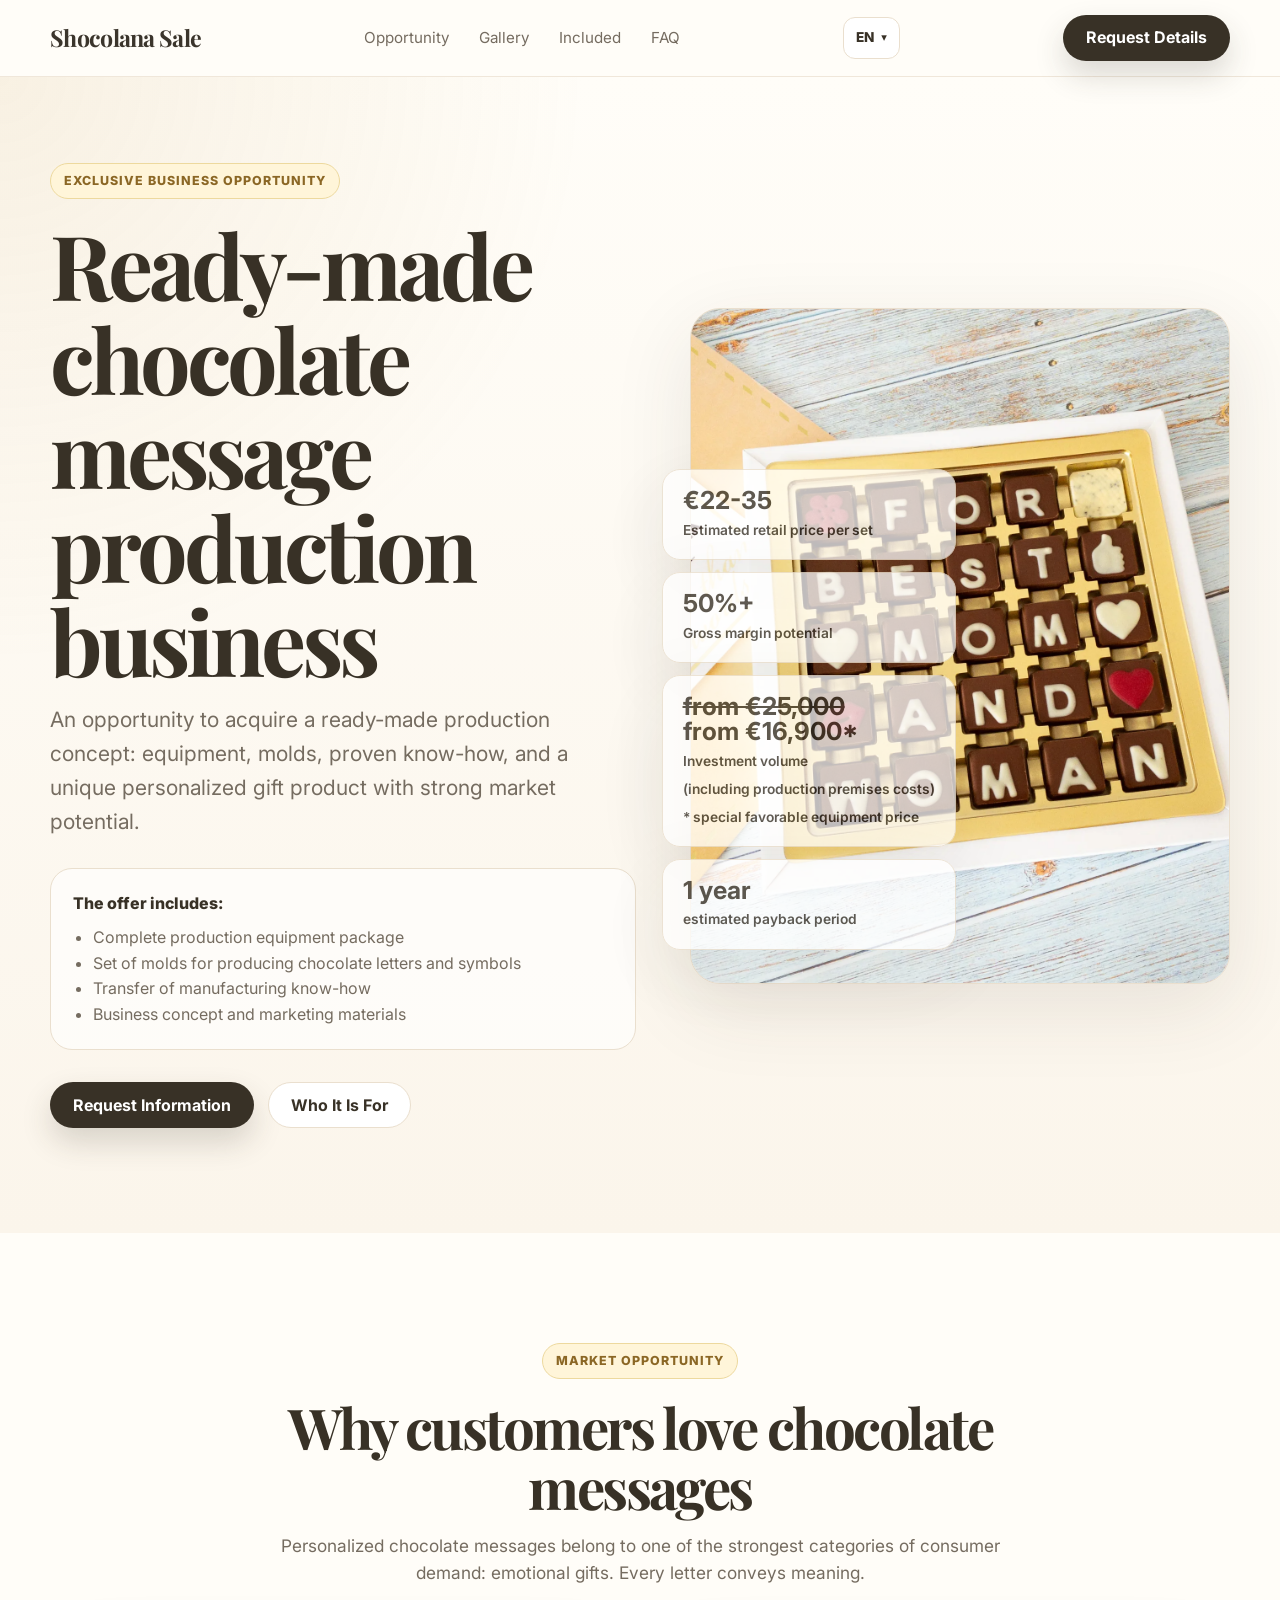
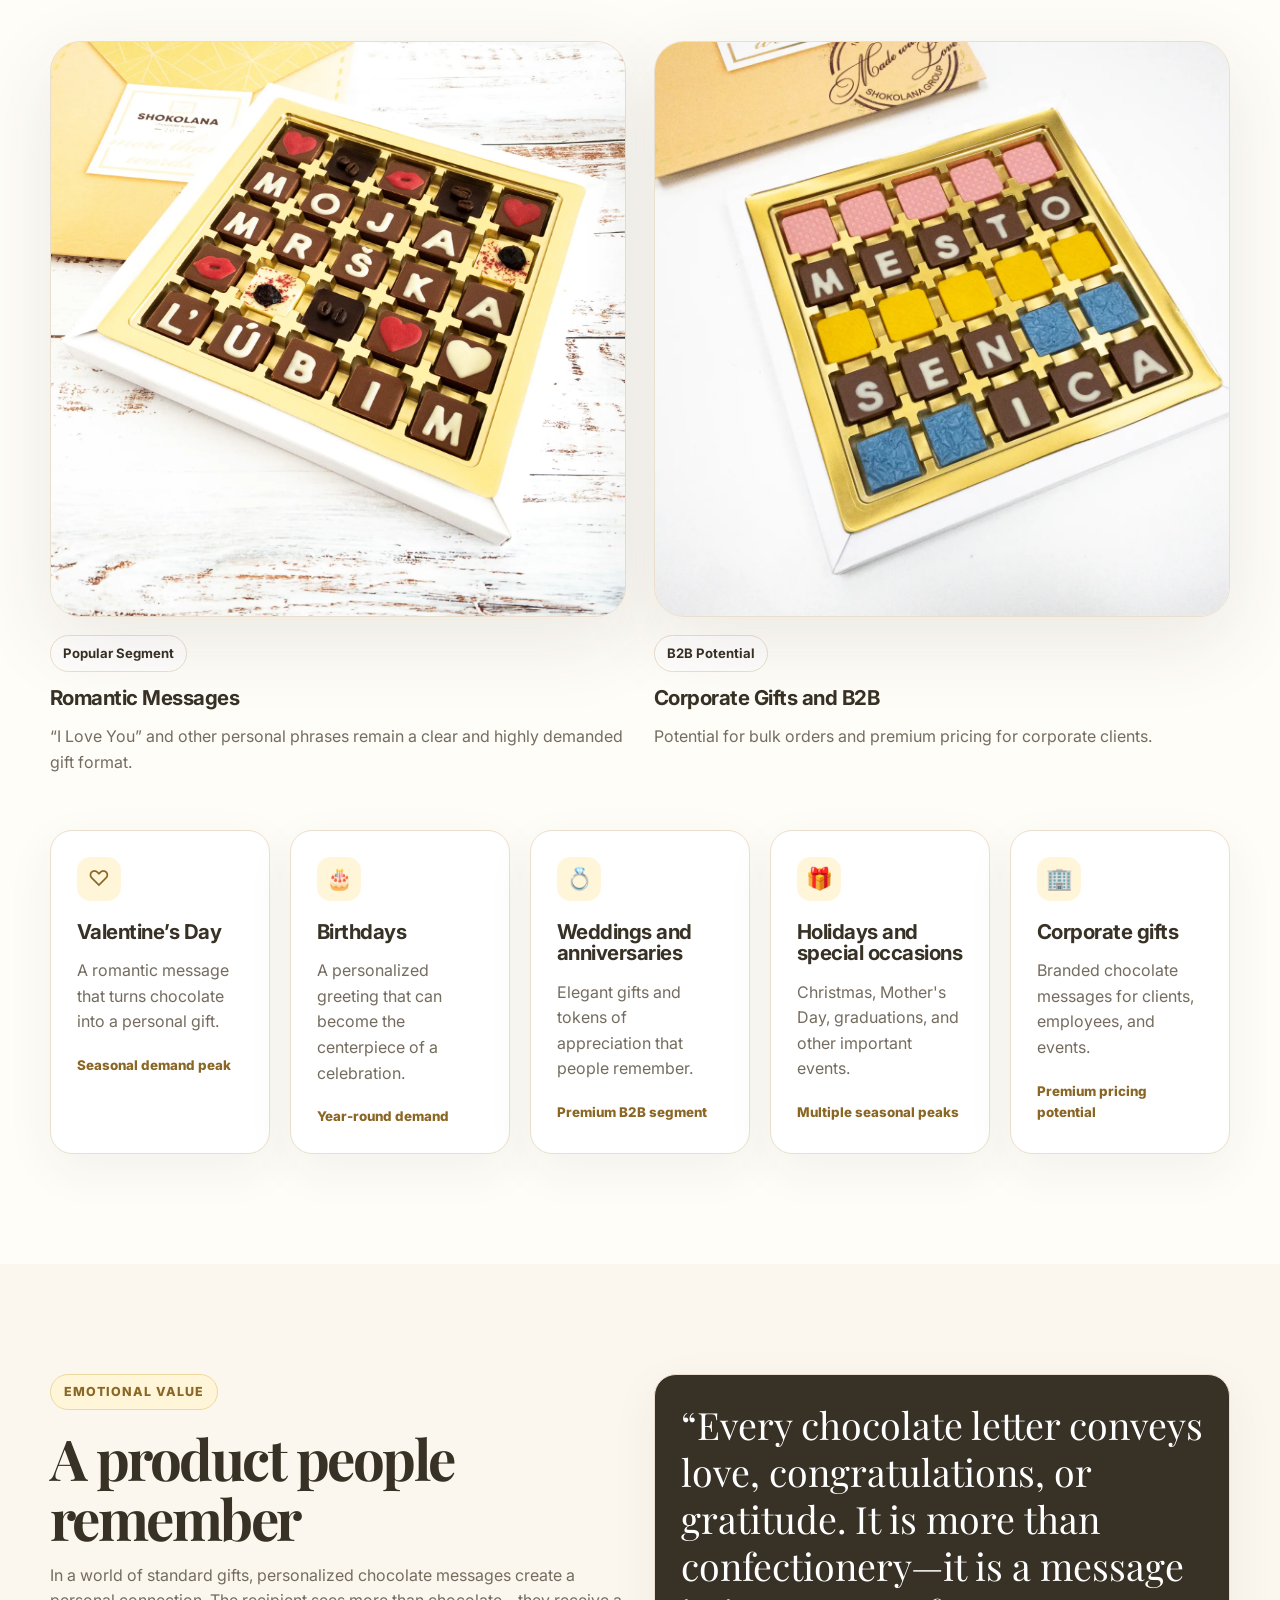
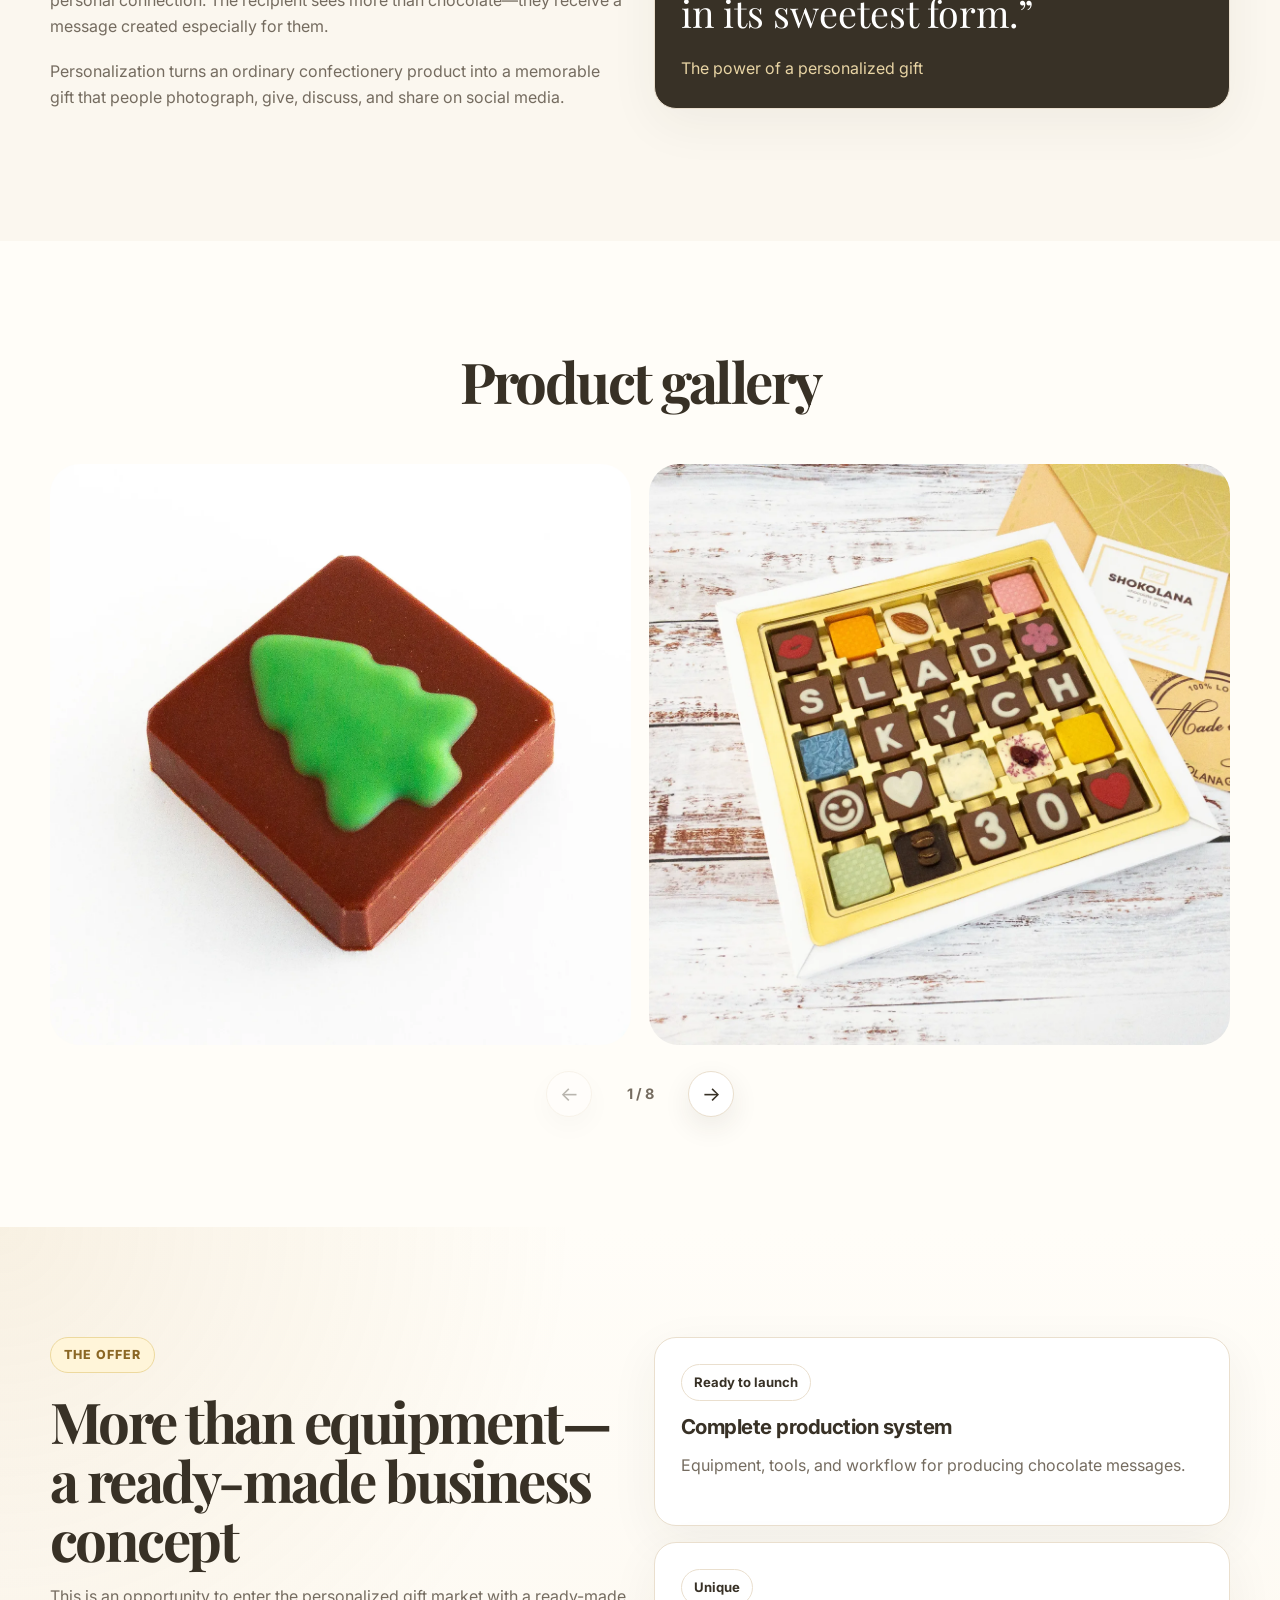
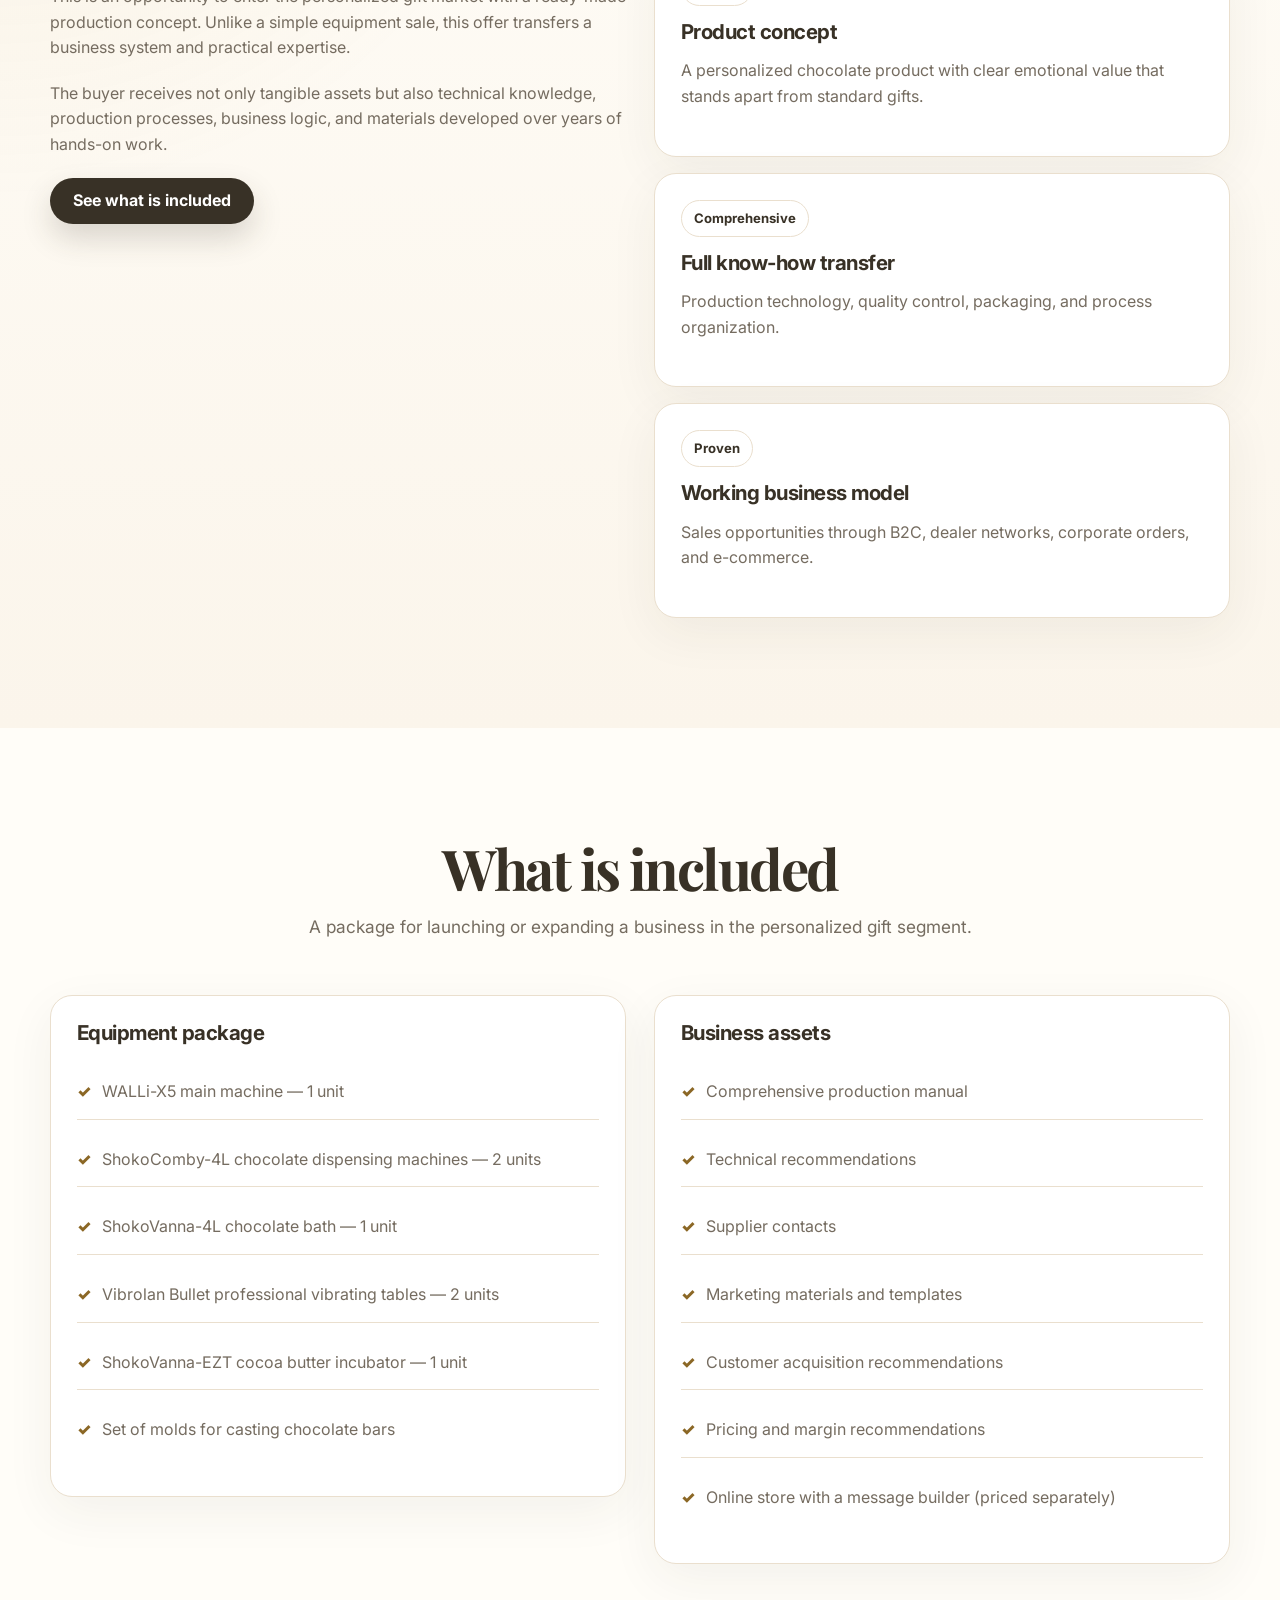
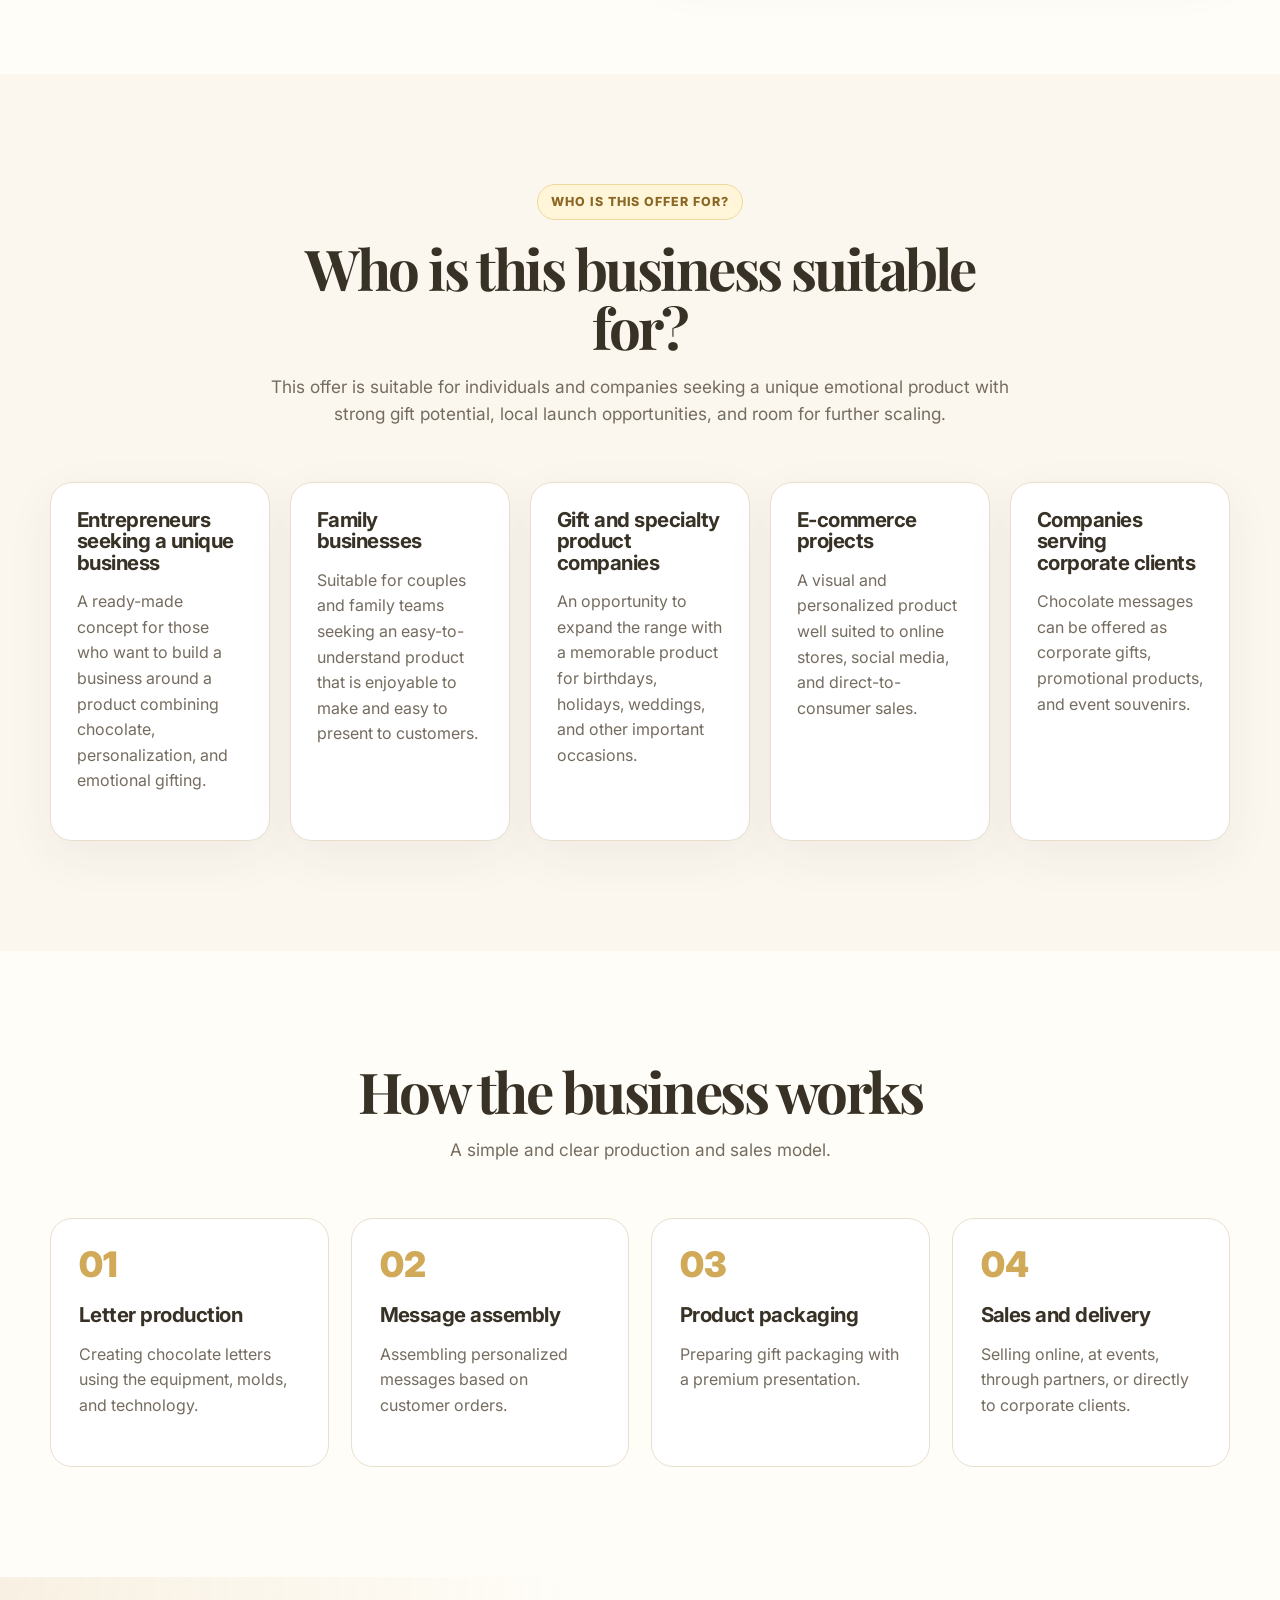
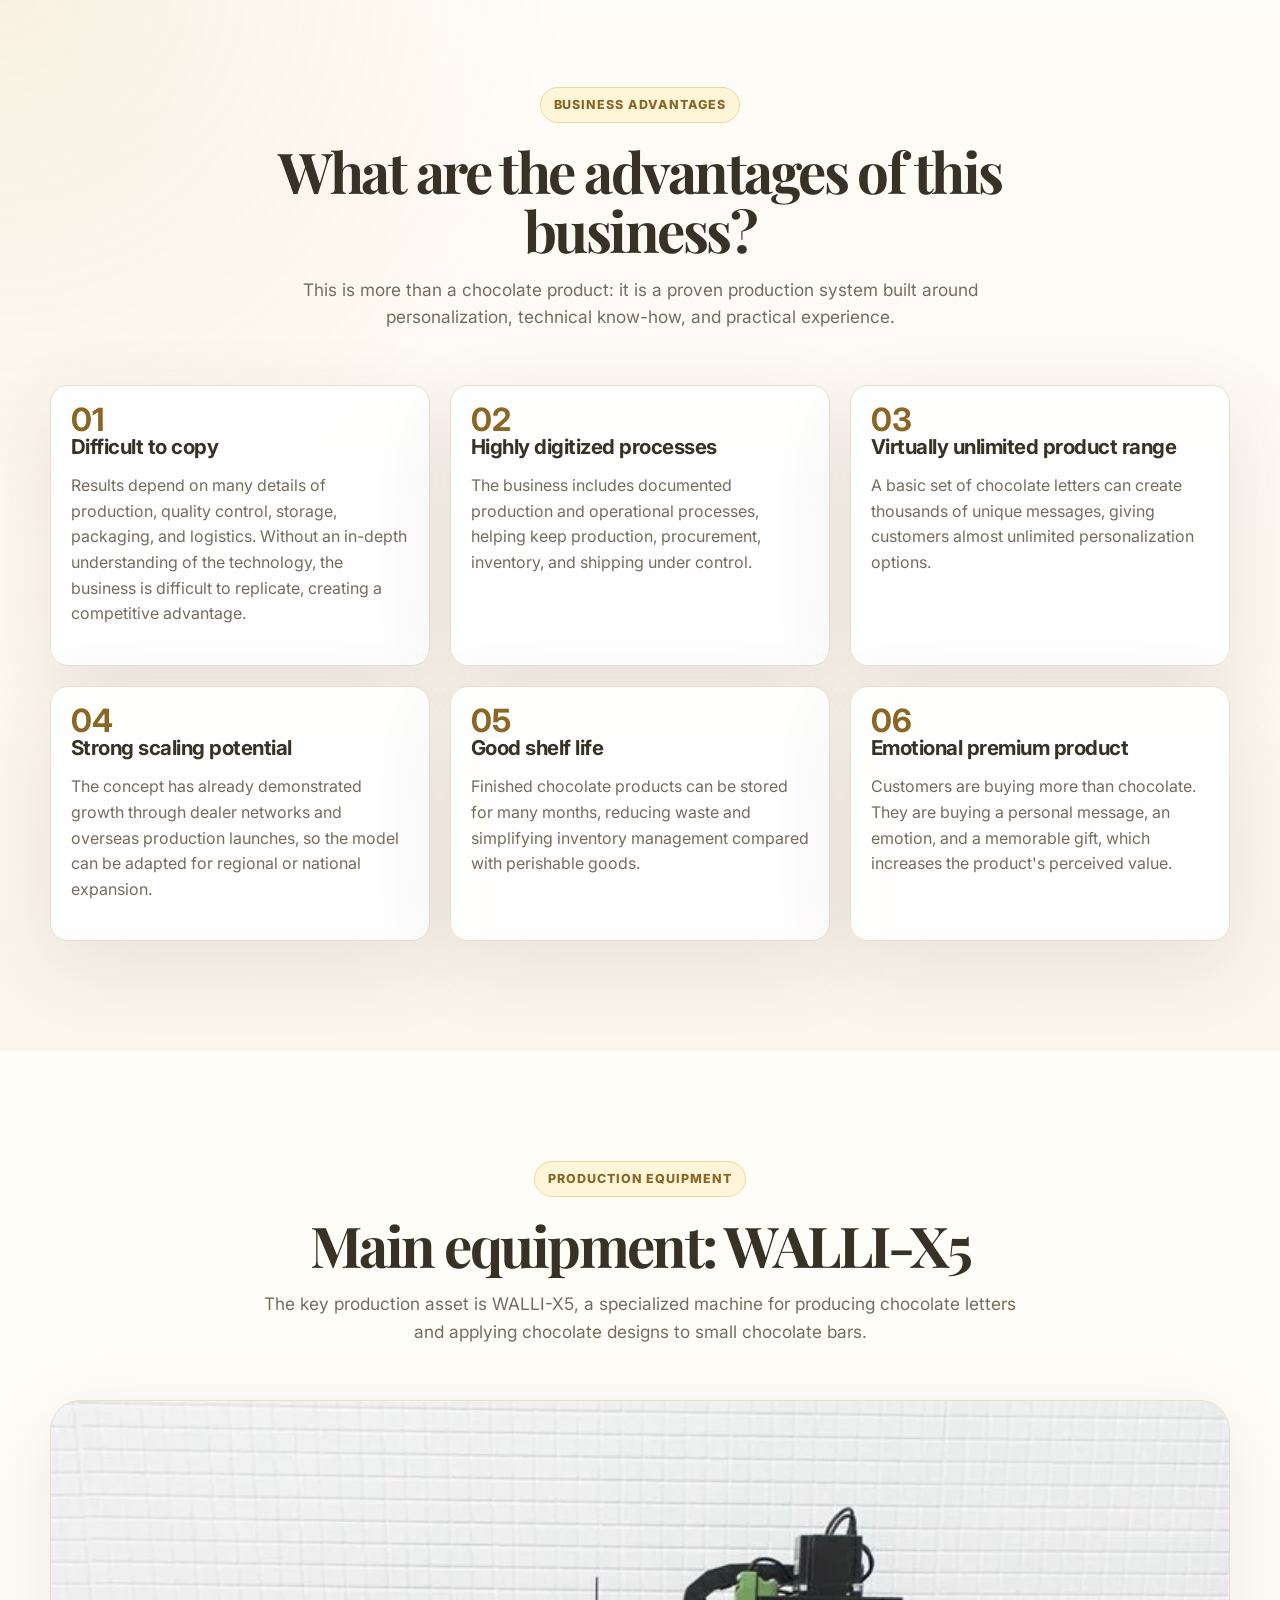
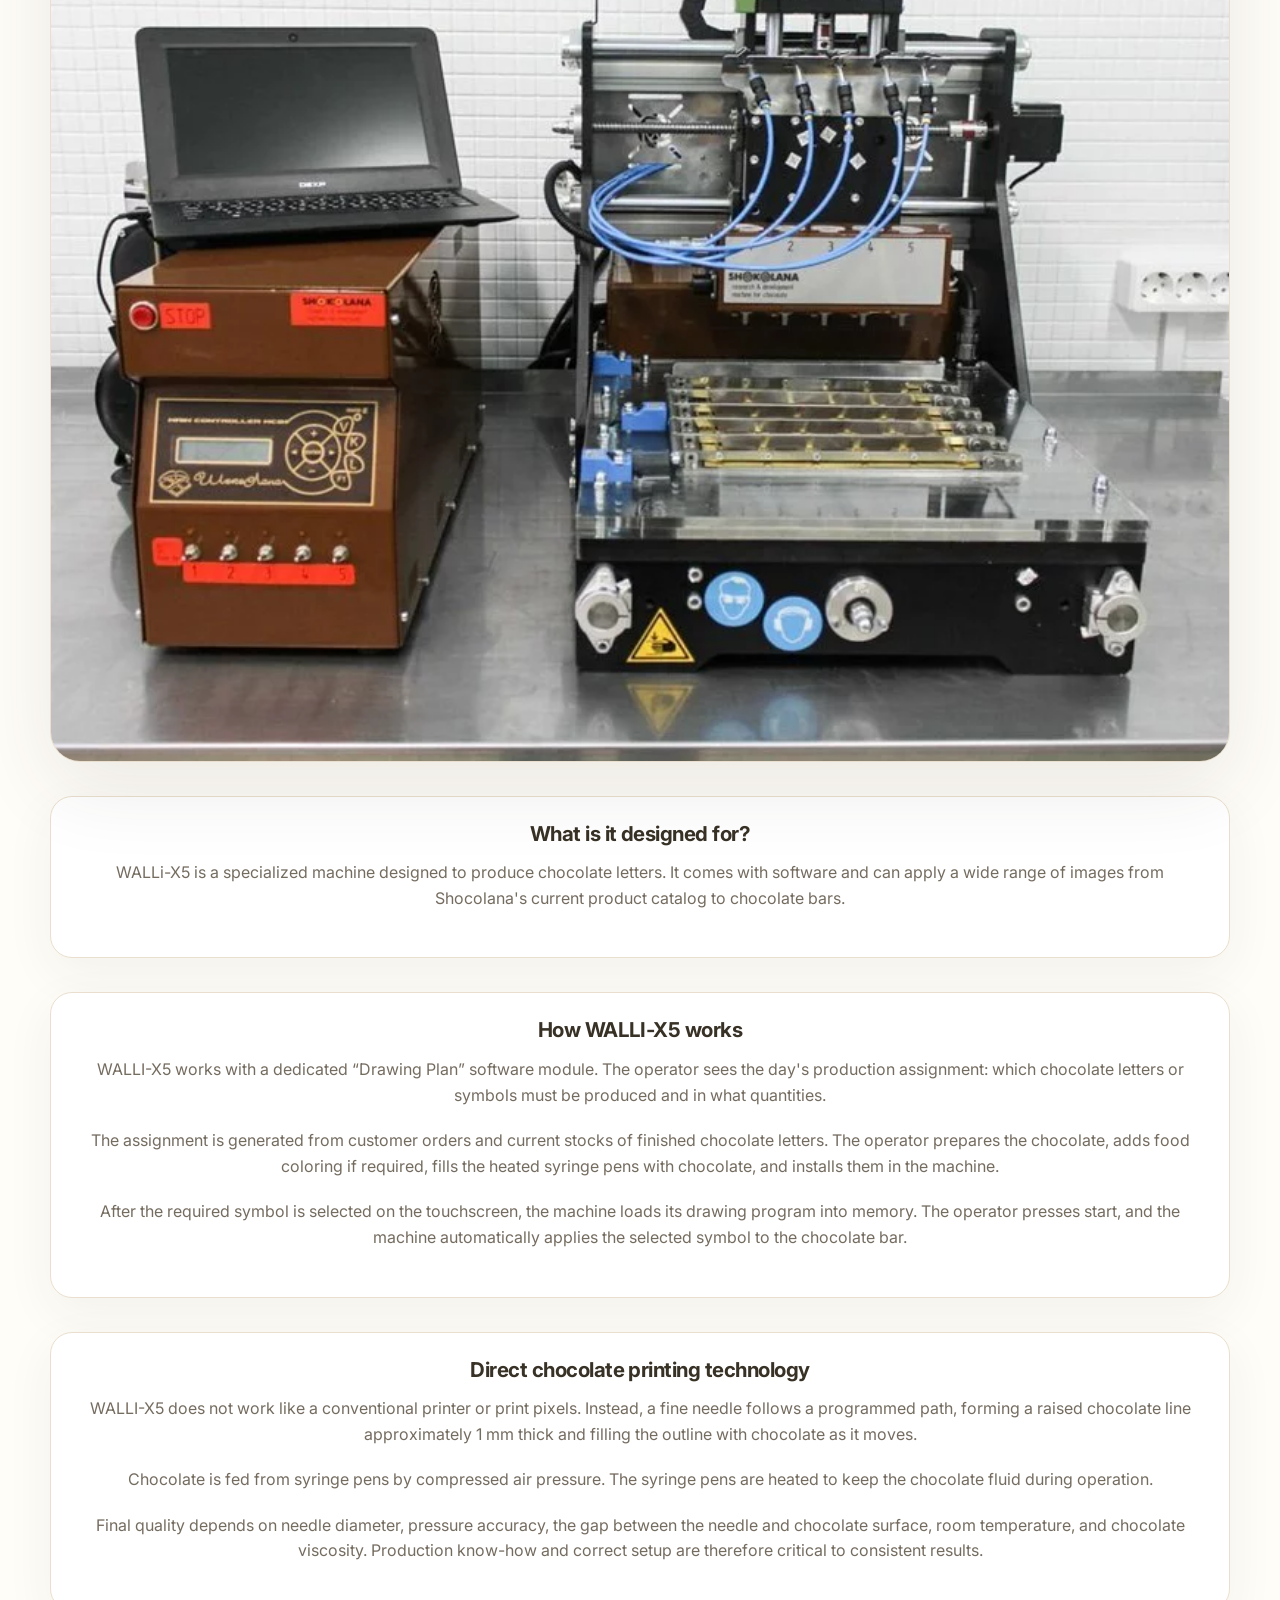
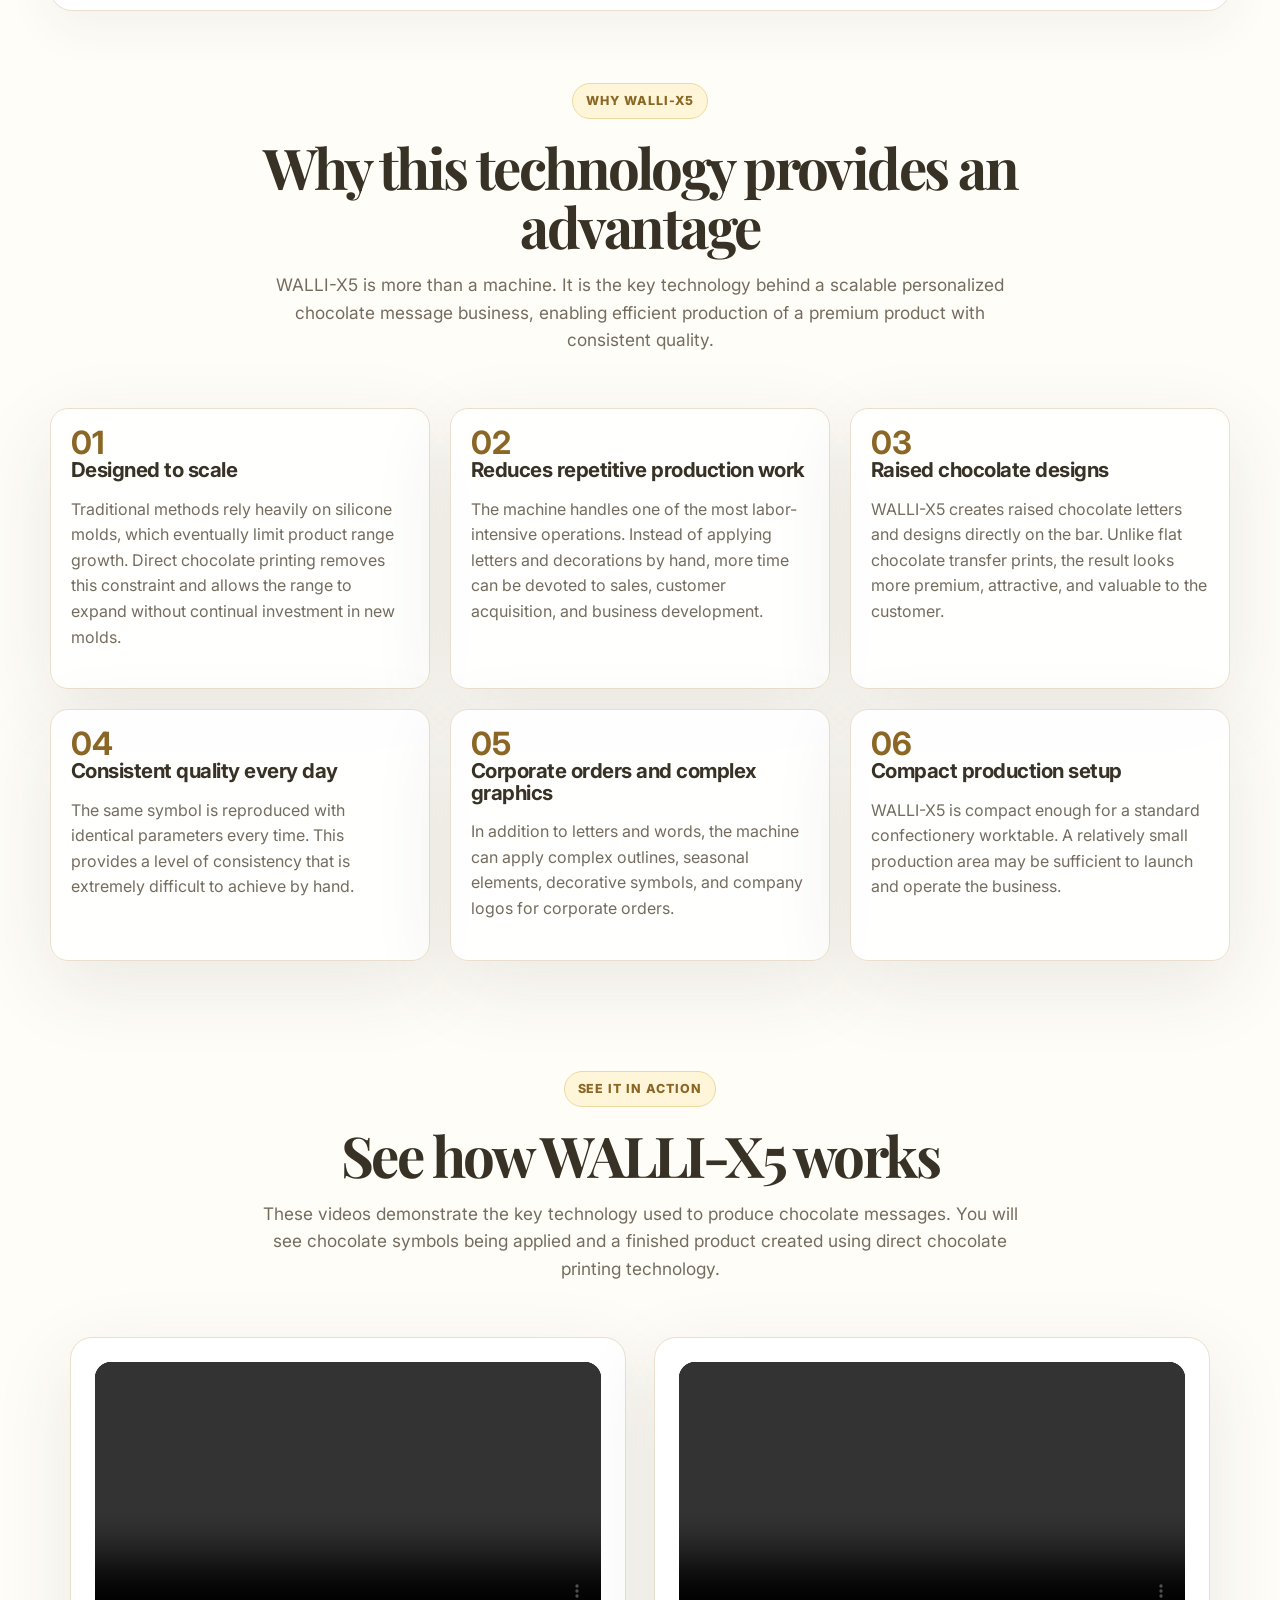
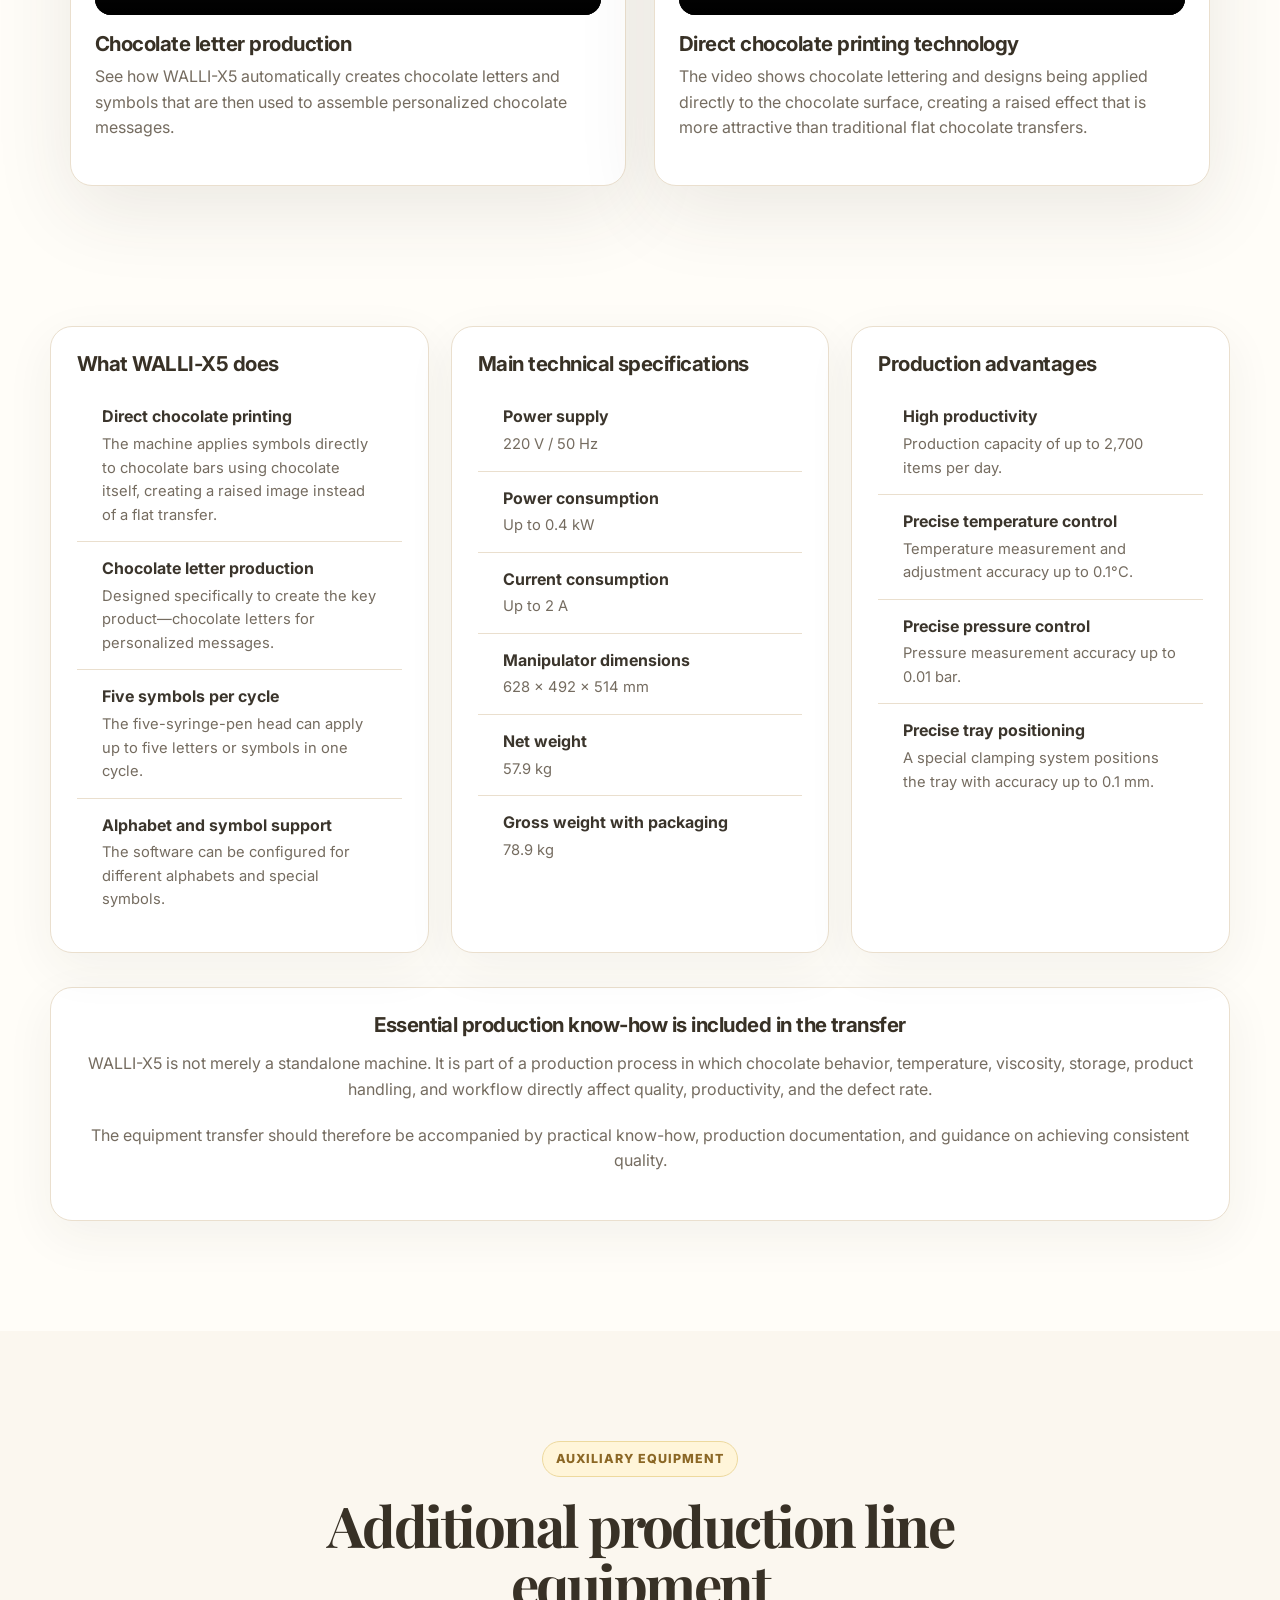
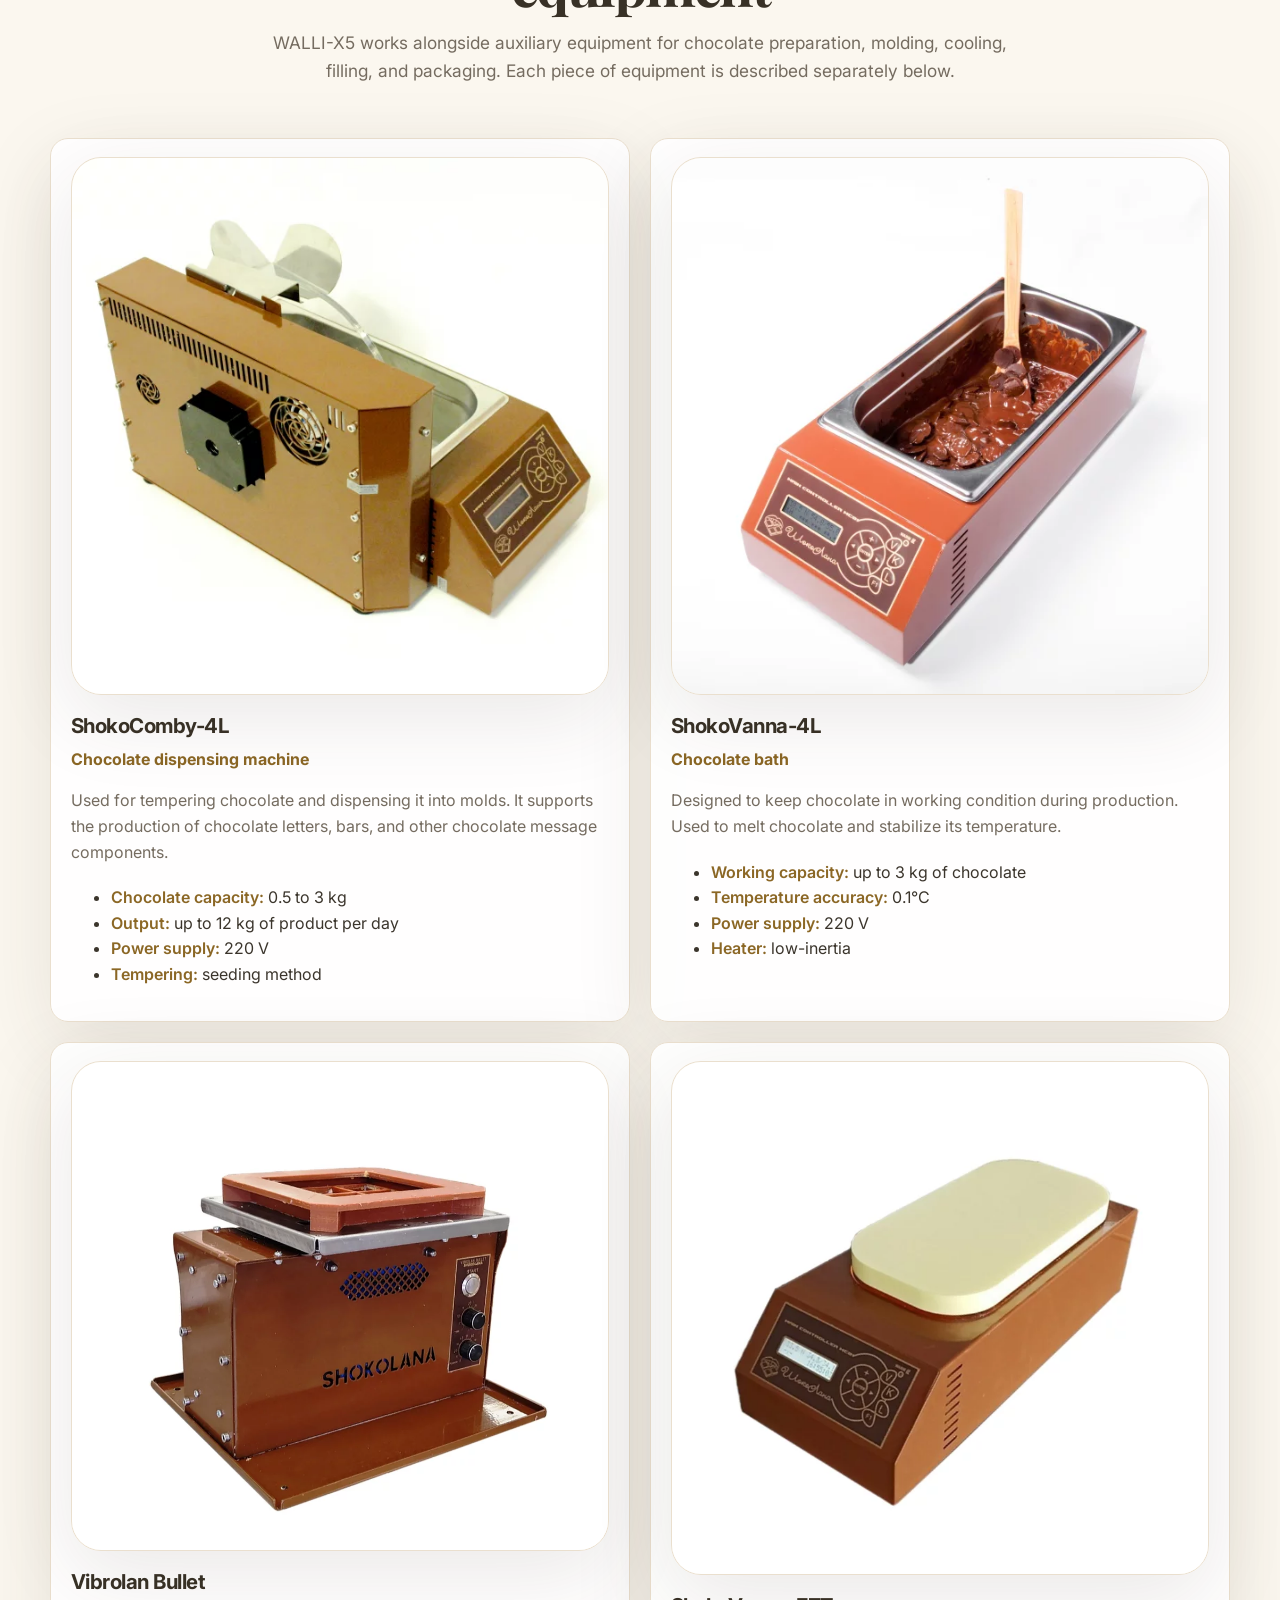
==== commit 23e0c568: "Fix set retail price" ====
--- a/index_en.html
+++ b/index_en.html
@@ -30,8 +30,8 @@
     <details class="language-switcher desktop-language">
       <summary aria-label="Choose language">EN</summary>
       <div class="language-menu">
-        <a href="index.html" lang="ru">Русский</a>
-        <a href="index_en.html" lang="en" aria-current="page">English</a>
+        <a href="index_ru.html" lang="ru">Русский</a>
+        <a href="index.html" lang="en" aria-current="page">English</a>
         <a href="index_sk.html" lang="sk">Slovenčina</a>
         <a href="index_sh.html" lang="sh-Latn">Srpskohrvatski</a>
         <a href="index_sl.html" lang="sl">Slovenščina</a>
@@ -53,8 +53,8 @@
     <details class="language-switcher mobile-language">
       <summary aria-label="Choose language">EN</summary>
       <div class="language-menu">
-        <a href="index.html" lang="ru">Русский</a>
-        <a href="index_en.html" lang="en" aria-current="page">English</a>
+        <a href="index_ru.html" lang="ru">Русский</a>
+        <a href="index.html" lang="en" aria-current="page">English</a>
         <a href="index_sk.html" lang="sk">Slovenčina</a>
         <a href="index_sh.html" lang="sh-Latn">Srpskohrvatski</a>
         <a href="index_sl.html" lang="sl">Slovenščina</a>
@@ -98,7 +98,7 @@
 
         <div class="floating-stats transparency stats-text">
           <div>
-            <strong>€18-25</strong>
+            <strong>€22-35</strong>
             <span>Estimated retail price per set</span>
           </div>
           <div>
